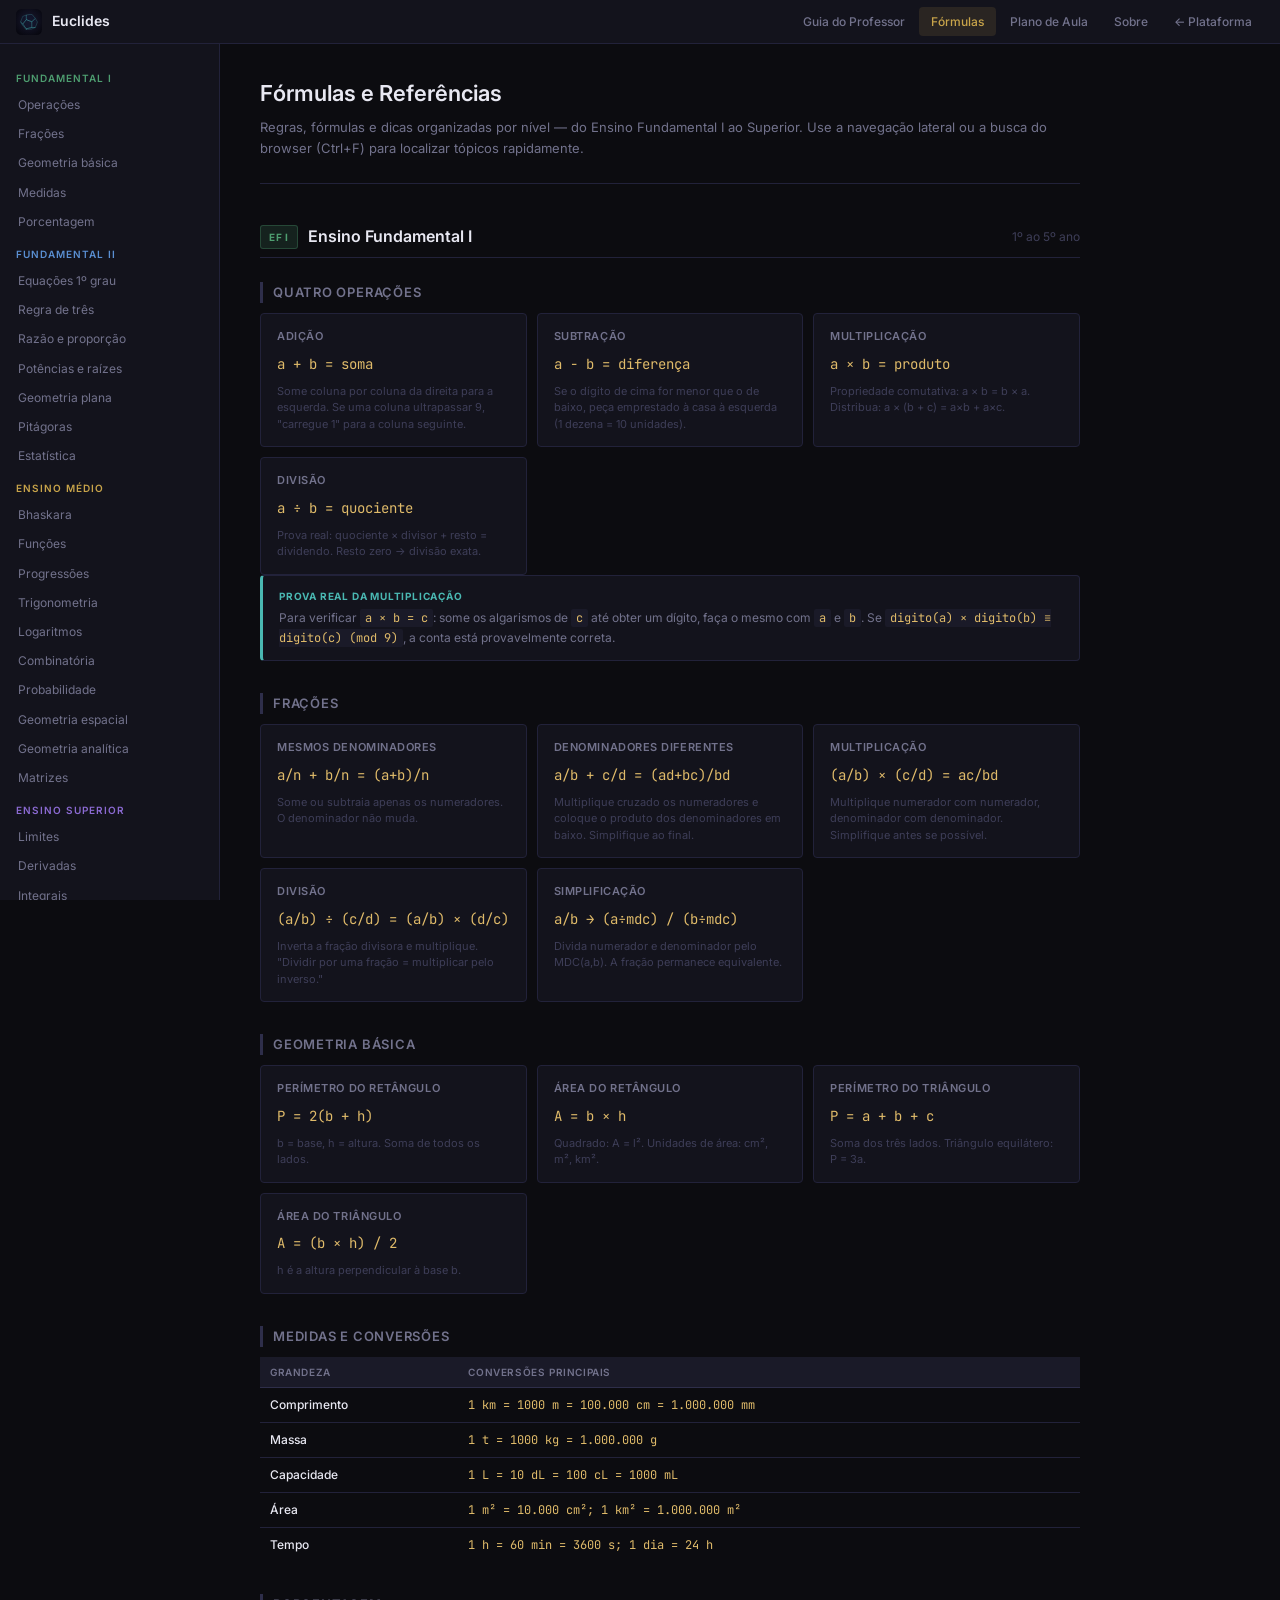
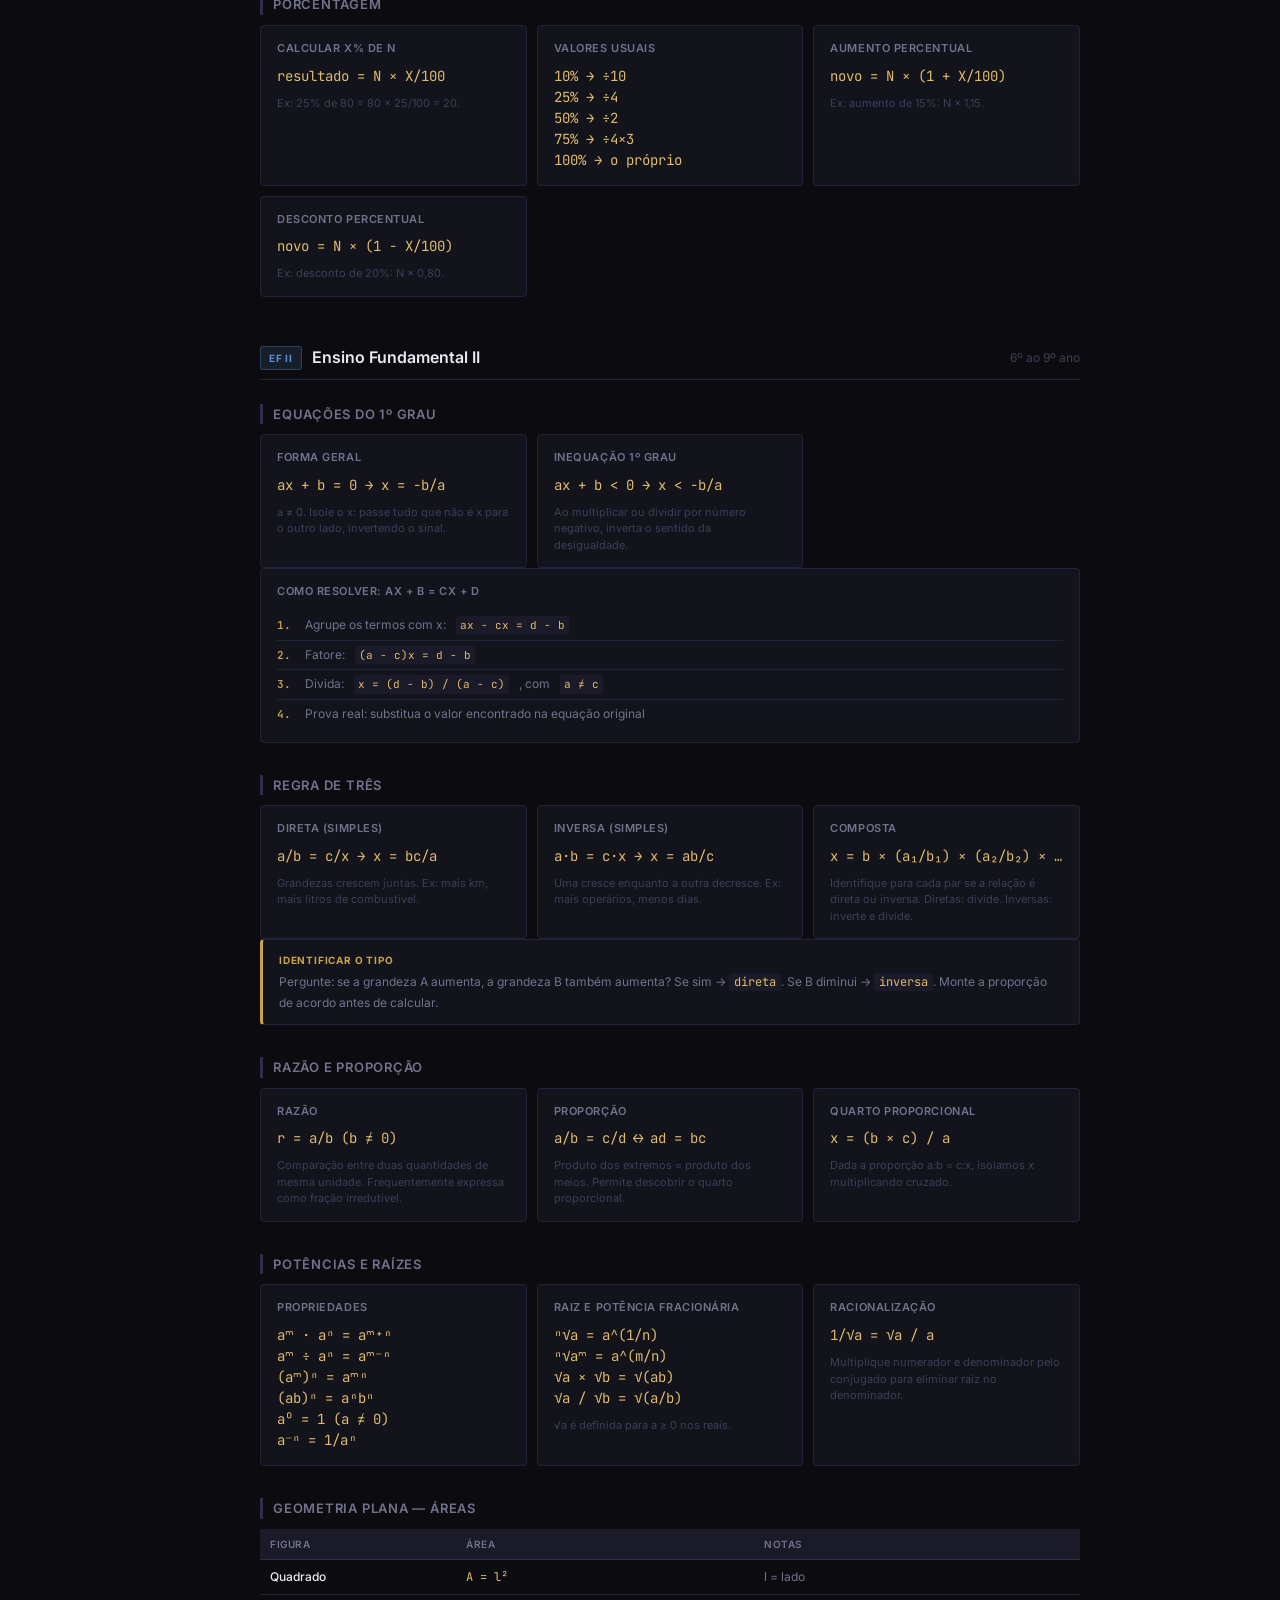
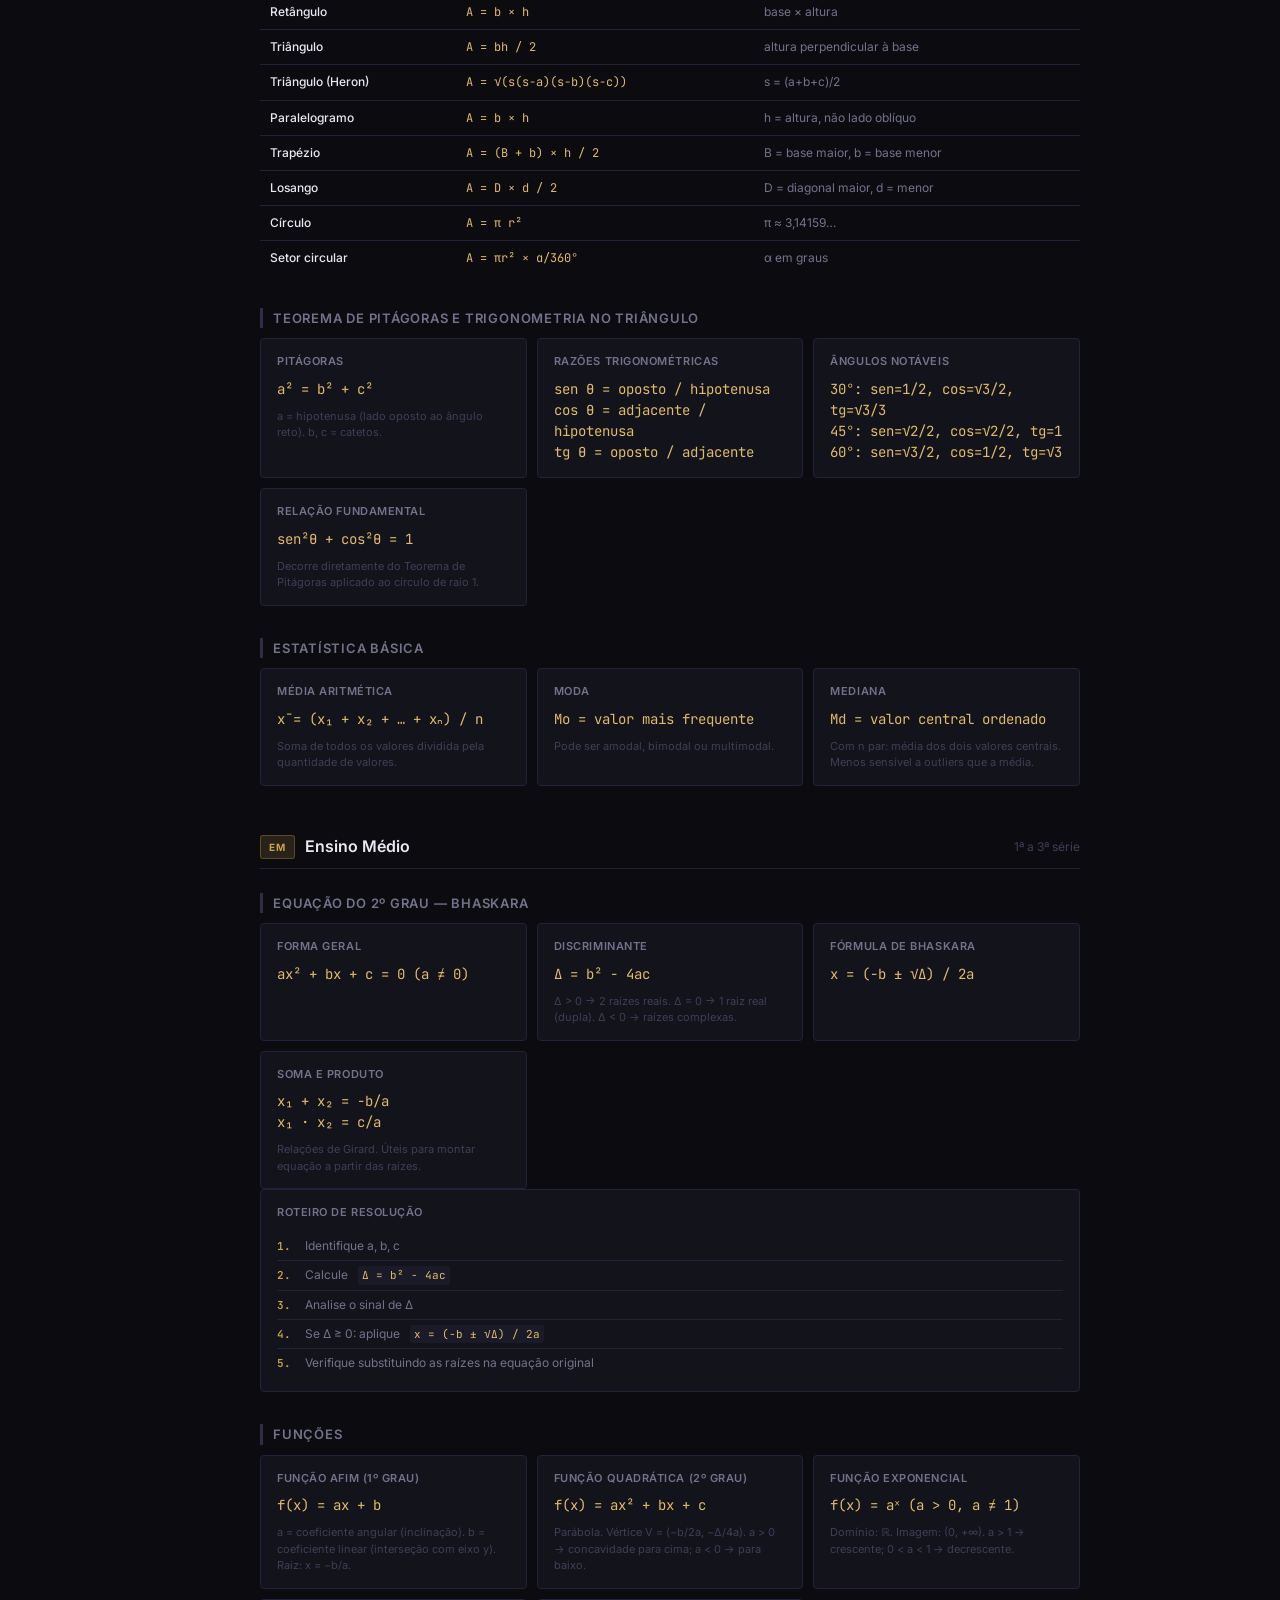
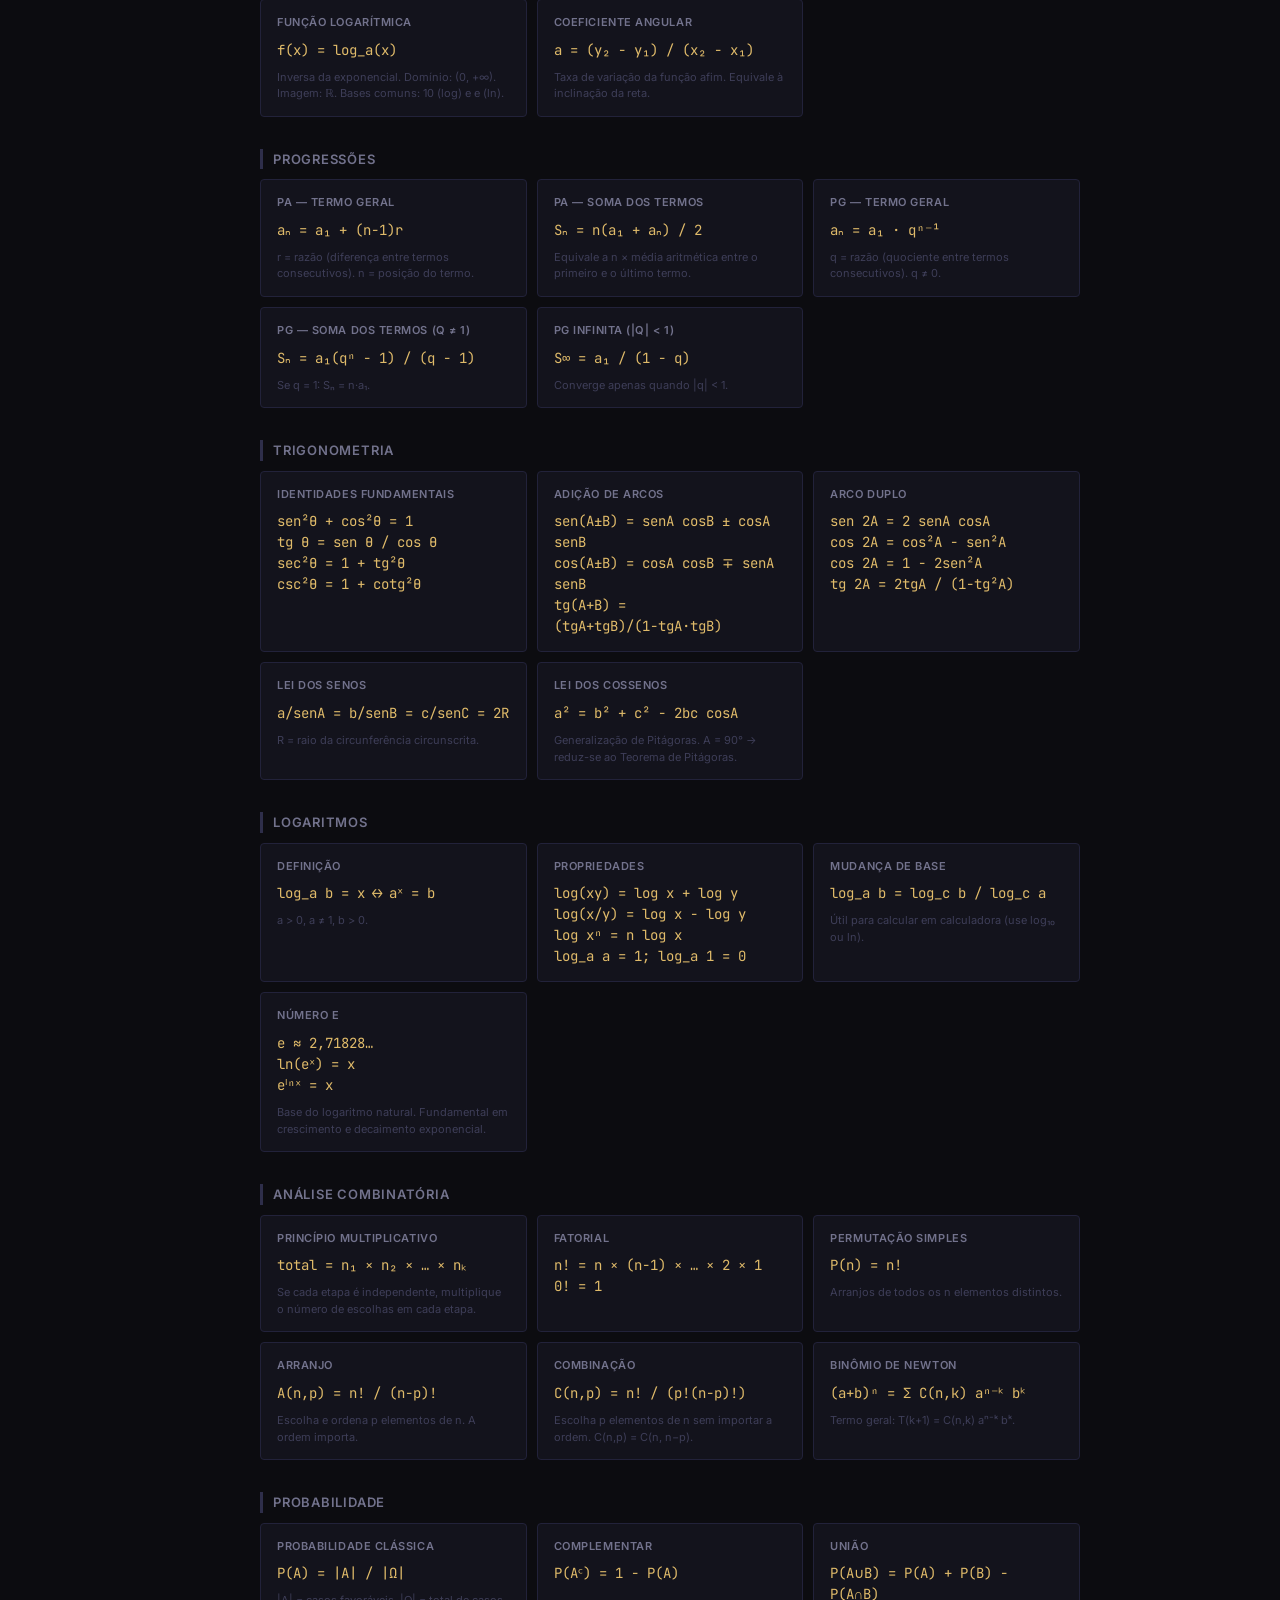
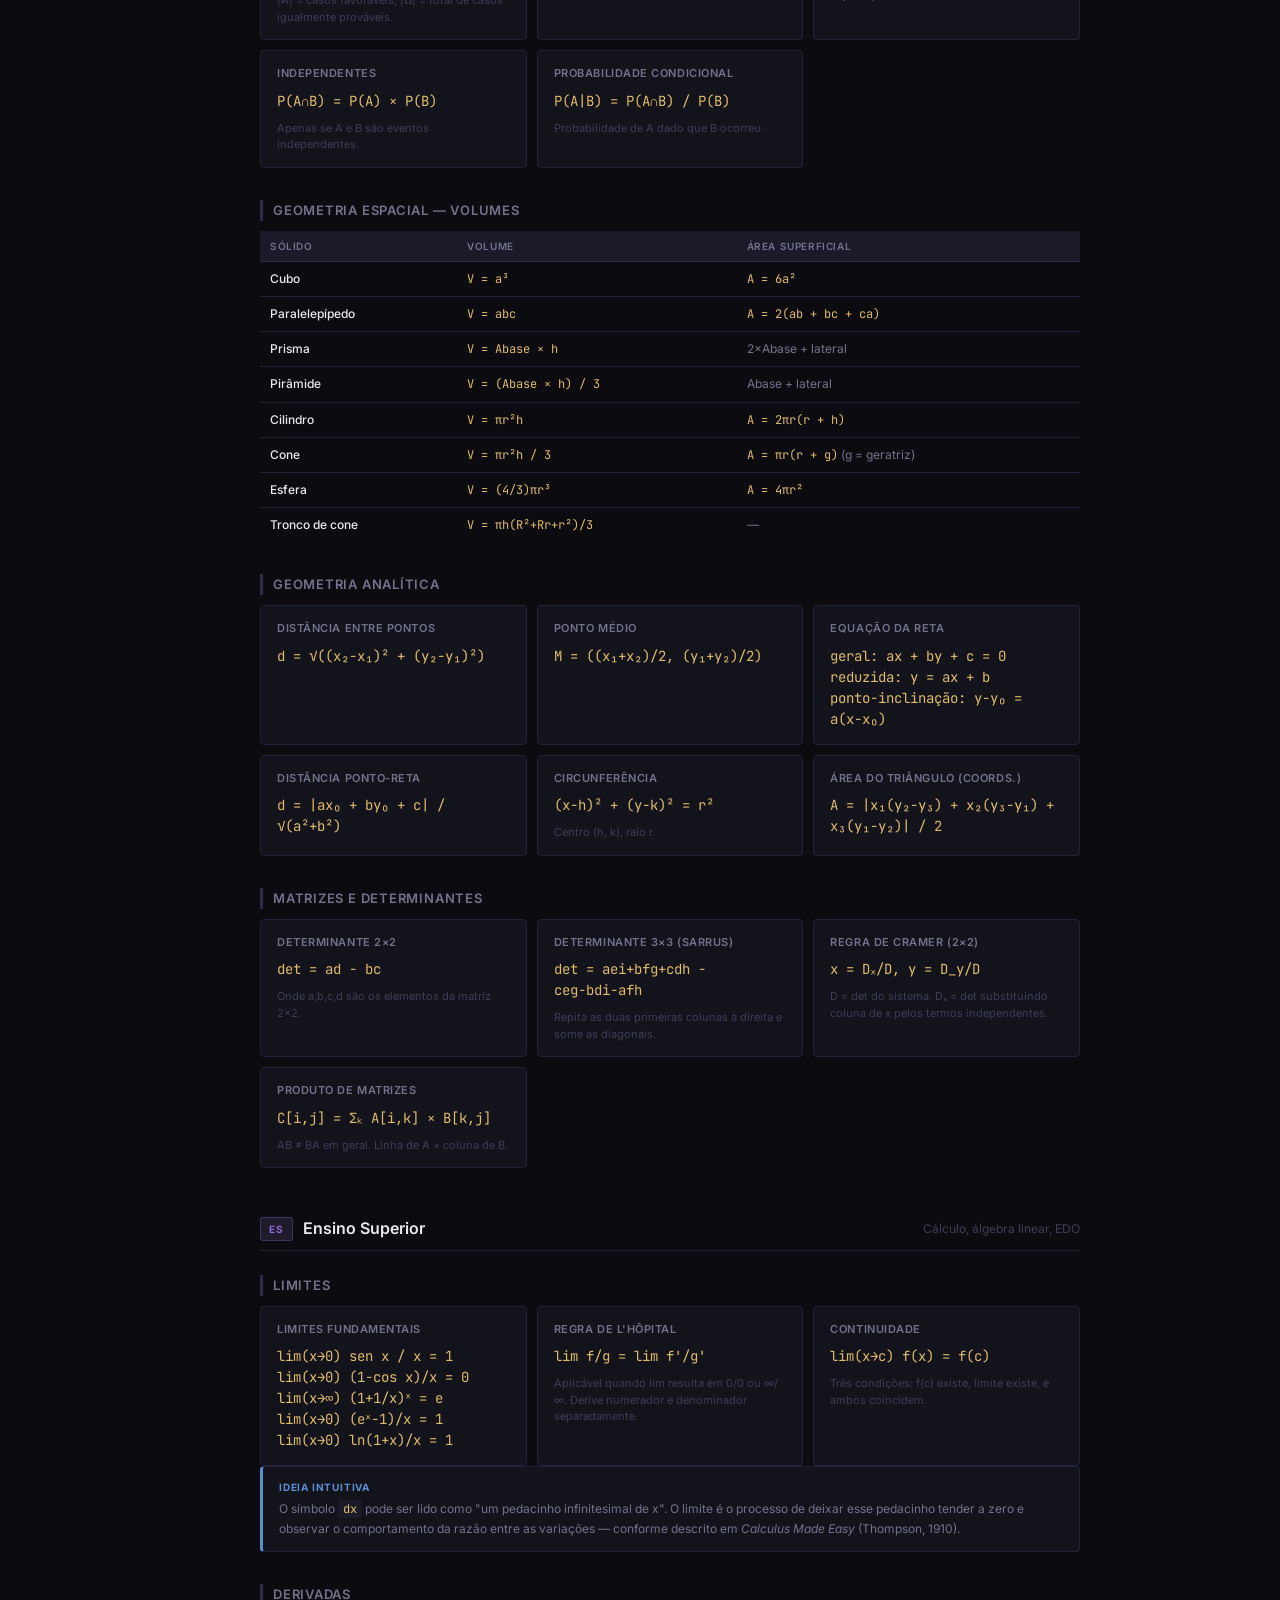
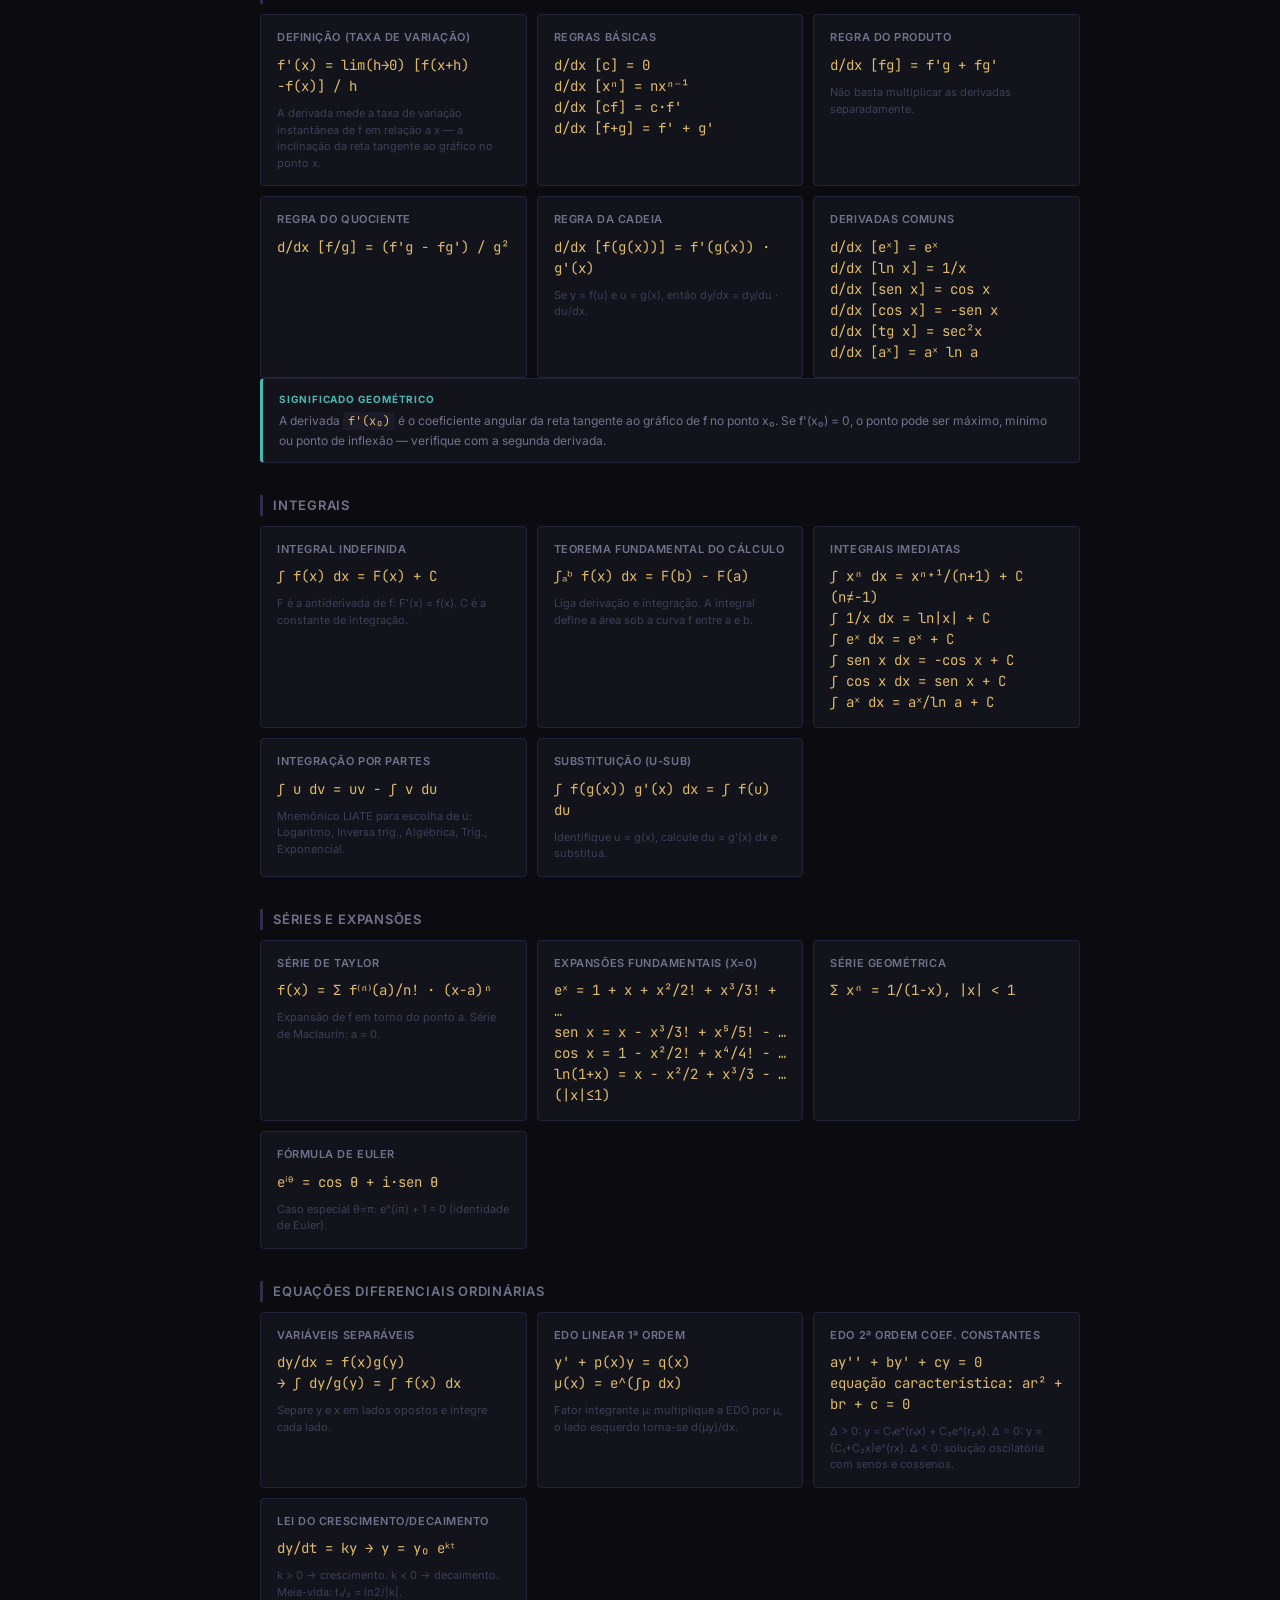
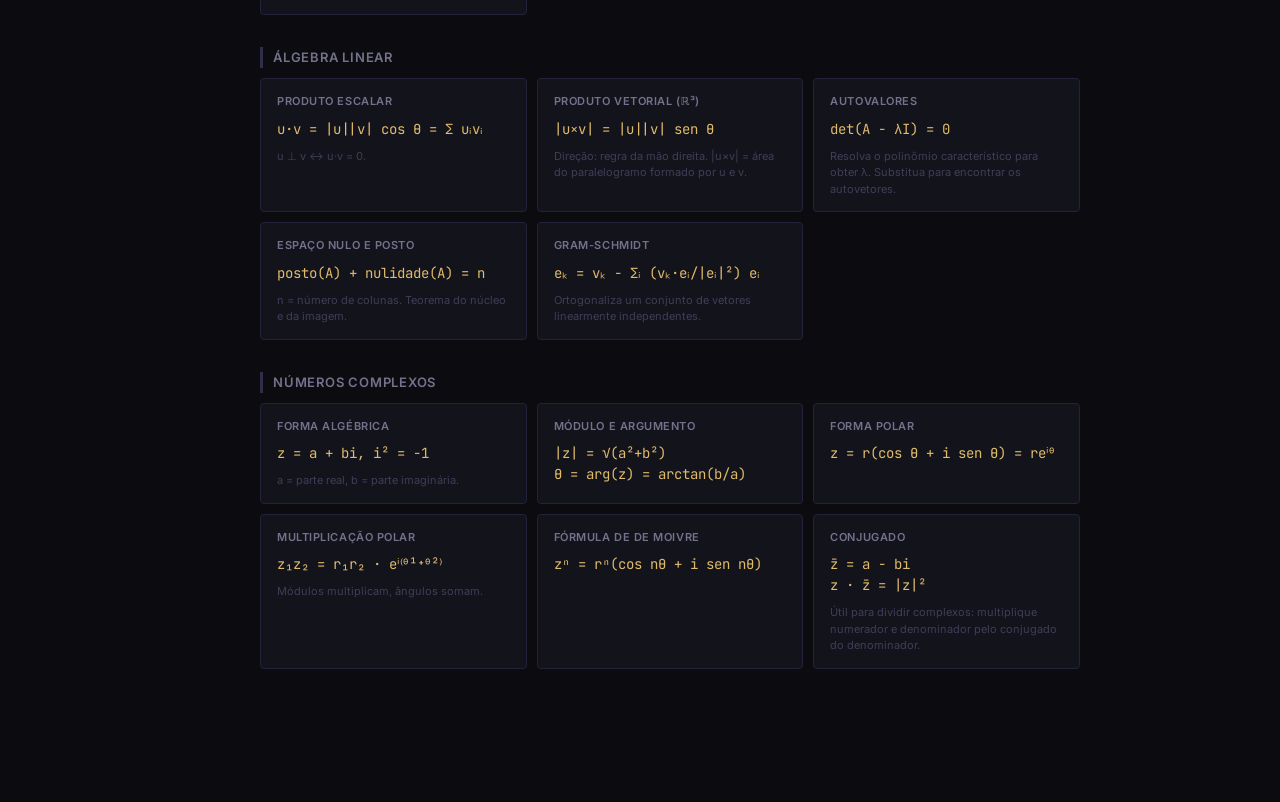
==== formulas.html @ f2fad710 "bugfixes, new documentation and new feature" ====
<!DOCTYPE html>
<html lang="pt-BR">
<head>
  <meta charset="UTF-8"/>
  <meta name="viewport" content="width=device-width, initial-scale=1.0"/>
  <title>Fórmulas e Referências — Euclides</title>
  <link rel="preconnect" href="https://fonts.googleapis.com"/>
  <link href="https://fonts.googleapis.com/css2?family=Inter:wght@400;500;600&family=JetBrains+Mono:wght@400;500&display=swap" rel="stylesheet"/>
  <link rel="icon" type="image/svg+xml" href="icon.svg"/>
  <style>
    *, *::before, *::after { box-sizing: border-box; margin: 0; padding: 0; }

    :root {
      --bg:         #0c0c10;
      --surface:    #13131c;
      --surface-2:  #1a1a28;
      --border:     #22223a;
      --border-2:   #2e2e4a;
      --text:       #e8e8f2;
      --text-muted: #72728c;
      --text-dim:   #3e3e58;
      --gold:       #c8a44a;
      --gold-light: #e0bb6a;
      --gold-dim:   rgba(200,164,74,.12);
      --teal:       #4ab8b2;
      --blue:       #5a8fd2;
      --green:      #4e9e70;
      --red:        #c45252;
      --violet:     #8b6ad2;
      --radius:     4px;
      --font-ui:    'Inter', system-ui, sans-serif;
      --font-mono:  'JetBrains Mono', 'Fira Code', monospace;

      /* Level accent colours */
      --ef1:   #4e9e70;
      --ef2:   #5a8fd2;
      --em:    #c8a44a;
      --es:    #8b6ad2;
    }

    body {
      background: var(--bg);
      color: var(--text);
      font-family: var(--font-ui);
      font-size: 14px;
      line-height: 1.6;
      display: flex;
      flex-direction: column;
      min-height: 100vh;
    }

    /* ── Topbar ─────────────────────────────────────────────────── */
    #topbar {
      height: 44px;
      background: var(--surface);
      border-bottom: 1px solid var(--border);
      display: flex;
      align-items: center;
      justify-content: space-between;
      padding: 0 16px;
      flex-shrink: 0;
      position: sticky;
      top: 0;
      z-index: 100;
    }
    #topbar-brand { display: flex; align-items: center; gap: 10px; text-decoration: none; }
    #topbar-brand img { width: 26px; height: 26px; }
    #topbar-brand span { font-size: 14px; font-weight: 600; color: var(--text); }
    #topbar-nav { display: flex; gap: 2px; }
    .topbar-tab {
      background: transparent; border: none; color: var(--text-muted);
      font-family: var(--font-ui); font-size: 12px; font-weight: 500;
      padding: 5px 12px; border-radius: var(--radius); cursor: pointer;
      text-decoration: none; display: inline-flex; align-items: center;
      transition: color .15s, background .15s;
    }
    .topbar-tab:hover { color: var(--text); background: var(--surface-2); }
    .topbar-tab.active { color: var(--gold); background: var(--gold-dim); }

    /* ── Layout ─────────────────────────────────────────────────── */
    .page-wrapper {
      display: flex;
      flex: 1;
      gap: 0;
    }

    /* ── Sidebar ─────────────────────────────────────────────────── */
    .sidebar {
      width: 220px;
      flex-shrink: 0;
      background: var(--surface);
      border-right: 1px solid var(--border);
      padding: 16px 0;
      position: sticky;
      top: 44px;
      height: calc(100vh - 44px);
      overflow-y: auto;
    }
    .sidebar::-webkit-scrollbar { width: 4px; }
    .sidebar::-webkit-scrollbar-thumb { background: var(--border-2); border-radius: 2px; }

    .sb-level {
      padding: 10px 16px 4px;
      font-size: 10px;
      font-weight: 600;
      letter-spacing: .1em;
      text-transform: uppercase;
    }
    .sb-level-ef1 { color: var(--ef1); }
    .sb-level-ef2 { color: var(--ef2); }
    .sb-level-em  { color: var(--em); }
    .sb-level-es  { color: var(--es); }

    .sb-link {
      display: block;
      padding: 5px 16px;
      font-size: 12px;
      color: var(--text-muted);
      text-decoration: none;
      border-left: 2px solid transparent;
      transition: color .12s, border-color .12s, background .12s;
    }
    .sb-link:hover { color: var(--text); background: rgba(255,255,255,.03); }
    .sb-link.active { color: var(--text); border-left-color: var(--gold); }

    /* ── Content ─────────────────────────────────────────────────── */
    .content {
      flex: 1;
      padding: 2rem 2.5rem 4rem;
      max-width: 900px;
    }

    .page-title {
      font-size: 22px;
      font-weight: 600;
      color: var(--text);
      margin-bottom: 6px;
    }
    .page-subtitle {
      font-size: 13px;
      color: var(--text-muted);
      margin-bottom: 2.5rem;
      padding-bottom: 1.5rem;
      border-bottom: 1px solid var(--border);
    }

    /* ── Level sections ─────────────────────────────────────────── */
    .level-section { margin-bottom: 3rem; }

    .level-header {
      display: flex;
      align-items: center;
      gap: 10px;
      margin-bottom: 1.5rem;
      padding-bottom: 8px;
      border-bottom: 1px solid var(--border);
      scroll-margin-top: 64px;
    }
    .level-badge {
      font-size: 10px;
      font-weight: 700;
      letter-spacing: .08em;
      text-transform: uppercase;
      padding: 3px 8px;
      border-radius: 3px;
    }
    .badge-ef1 { background: rgba(78,158,112,.15); color: var(--ef1); border: 1px solid rgba(78,158,112,.3); }
    .badge-ef2 { background: rgba(90,143,210,.15); color: var(--ef2); border: 1px solid rgba(90,143,210,.3); }
    .badge-em  { background: rgba(200,164,74,.15); color: var(--em);  border: 1px solid rgba(200,164,74,.3); }
    .badge-es  { background: rgba(139,106,210,.15); color: var(--es); border: 1px solid rgba(139,106,210,.3); }

    .level-title { font-size: 16px; font-weight: 600; color: var(--text); }
    .level-desc  { font-size: 12px; color: var(--text-dim); margin-left: auto; }

    /* ── Topic groups ────────────────────────────────────────────── */
    .topic-group { margin-bottom: 2rem; }
    .topic-title {
      font-size: 13px;
      font-weight: 600;
      color: var(--text-muted);
      text-transform: uppercase;
      letter-spacing: .06em;
      margin-bottom: 10px;
      padding-left: 10px;
      border-left: 3px solid var(--border-2);
      scroll-margin-top: 64px;
    }

    /* ── Formula cards ──────────────────────────────────────────── */
    .formula-grid {
      display: grid;
      grid-template-columns: repeat(auto-fill, minmax(260px, 1fr));
      gap: 10px;
    }
    .formula-card {
      background: var(--surface);
      border: 1px solid var(--border);
      border-radius: var(--radius);
      padding: 14px 16px;
      display: flex;
      flex-direction: column;
      gap: 8px;
    }
    .fc-name {
      font-size: 11px;
      font-weight: 600;
      color: var(--text-muted);
      text-transform: uppercase;
      letter-spacing: .05em;
    }
    .fc-formula {
      font-family: var(--font-mono);
      font-size: 14px;
      color: var(--gold-light);
      line-height: 1.5;
    }
    .fc-note {
      font-size: 11px;
      color: var(--text-dim);
      line-height: 1.5;
    }

    /* ── Tip blocks ─────────────────────────────────────────────── */
    .tip-block {
      background: var(--surface);
      border: 1px solid var(--border);
      border-left: 3px solid var(--teal);
      border-radius: var(--radius);
      padding: 12px 16px;
      margin-bottom: 10px;
    }
    .tip-block.warn  { border-left-color: var(--em); }
    .tip-block.info  { border-left-color: var(--blue); }
    .tip-block.alert { border-left-color: var(--red); }

    .tip-label {
      font-size: 10px;
      font-weight: 700;
      text-transform: uppercase;
      letter-spacing: .08em;
      color: var(--teal);
      margin-bottom: 4px;
    }
    .tip-block.warn  .tip-label { color: var(--em); }
    .tip-block.info  .tip-label { color: var(--blue); }
    .tip-block.alert .tip-label { color: var(--red); }

    .tip-text { font-size: 12px; color: var(--text-muted); line-height: 1.6; }
    .tip-text code {
      font-family: var(--font-mono);
      font-size: 12px;
      background: var(--surface-2);
      padding: 1px 5px;
      border-radius: 2px;
      color: var(--gold-light);
    }

    /* ── Steps list ─────────────────────────────────────────────── */
    .steps {
      background: var(--surface);
      border: 1px solid var(--border);
      border-radius: var(--radius);
      padding: 14px 16px;
      margin-bottom: 10px;
    }
    .steps-title {
      font-size: 11px;
      font-weight: 600;
      color: var(--text-muted);
      text-transform: uppercase;
      letter-spacing: .05em;
      margin-bottom: 10px;
    }
    .step-item {
      display: flex;
      gap: 10px;
      padding: 5px 0;
      font-size: 12px;
      color: var(--text-muted);
      line-height: 1.5;
      border-bottom: 1px solid var(--border);
    }
    .step-item:last-child { border-bottom: none; }
    .step-n {
      font-family: var(--font-mono);
      font-size: 11px;
      font-weight: 600;
      color: var(--gold);
      min-width: 18px;
      padding-top: 1px;
    }
    .step-item code {
      font-family: var(--font-mono);
      font-size: 11px;
      color: var(--gold-light);
      background: var(--surface-2);
      padding: 1px 4px;
      border-radius: 2px;
    }

    /* ── Table ──────────────────────────────────────────────────── */
    .ref-table {
      width: 100%;
      border-collapse: collapse;
      font-size: 12px;
      margin-bottom: 12px;
    }
    .ref-table th {
      background: var(--surface-2);
      color: var(--text-muted);
      font-size: 10px;
      font-weight: 600;
      text-transform: uppercase;
      letter-spacing: .06em;
      padding: 7px 10px;
      text-align: left;
      border-bottom: 1px solid var(--border-2);
    }
    .ref-table td {
      padding: 7px 10px;
      border-bottom: 1px solid var(--border);
      color: var(--text-muted);
      vertical-align: top;
    }
    .ref-table tr:last-child td { border-bottom: none; }
    .ref-table td:first-child { color: var(--text); font-weight: 500; }
    .ref-table td code {
      font-family: var(--font-mono);
      font-size: 12px;
      color: var(--gold-light);
    }

    /* ── Responsive ─────────────────────────────────────────────── */
    @media (max-width: 900px) {
      .sidebar { display: none; }
      .content { padding: 1.5rem 1rem 3rem; }
      .formula-grid { grid-template-columns: 1fr; }
    }
    @media (max-width: 640px) {
      .topbar-tab:not(.active) { display: none; }
    }
  </style>
</head>
<body>

  <header id="topbar">
    <a id="topbar-brand" href="index.html">
      <img src="icon.svg" alt="Euclides"/>
      <span>Euclides</span>
    </a>
    <nav id="topbar-nav">
      <a class="topbar-tab" href="guia-professor.html">Guia do Professor</a>
      <a class="topbar-tab active" href="formulas.html">Fórmulas</a>
      <a class="topbar-tab" href="plano-aula.html">Plano de Aula</a>
      <a class="topbar-tab" href="sobre.html">Sobre</a>
      <a class="topbar-tab" href="index.html">&#8592; Plataforma</a>
    </nav>
  </header>

  <div class="page-wrapper">

    <!-- ── Sidebar ─────────────────────────────────────────────── -->
    <nav class="sidebar">
      <div class="sb-level sb-level-ef1">Fundamental I</div>
      <a class="sb-link" href="#ef1-op">Operações</a>
      <a class="sb-link" href="#ef1-frac">Frações</a>
      <a class="sb-link" href="#ef1-geo">Geometria básica</a>
      <a class="sb-link" href="#ef1-medidas">Medidas</a>
      <a class="sb-link" href="#ef1-pct">Porcentagem</a>

      <div class="sb-level sb-level-ef2">Fundamental II</div>
      <a class="sb-link" href="#ef2-equacoes">Equações 1º grau</a>
      <a class="sb-link" href="#ef2-regra3">Regra de três</a>
      <a class="sb-link" href="#ef2-proporcao">Razão e proporção</a>
      <a class="sb-link" href="#ef2-potencias">Potências e raízes</a>
      <a class="sb-link" href="#ef2-geo">Geometria plana</a>
      <a class="sb-link" href="#ef2-pitagoras">Pitágoras</a>
      <a class="sb-link" href="#ef2-estat">Estatística</a>

      <div class="sb-level sb-level-em">Ensino Médio</div>
      <a class="sb-link" href="#em-bhaskara">Bhaskara</a>
      <a class="sb-link" href="#em-funcoes">Funções</a>
      <a class="sb-link" href="#em-progressoes">Progressões</a>
      <a class="sb-link" href="#em-trig">Trigonometria</a>
      <a class="sb-link" href="#em-log">Logaritmos</a>
      <a class="sb-link" href="#em-combinatoria">Combinatória</a>
      <a class="sb-link" href="#em-probabilidade">Probabilidade</a>
      <a class="sb-link" href="#em-geo-espacial">Geometria espacial</a>
      <a class="sb-link" href="#em-analitica">Geometria analítica</a>
      <a class="sb-link" href="#em-matrizes">Matrizes</a>

      <div class="sb-level sb-level-es">Ensino Superior</div>
      <a class="sb-link" href="#es-limites">Limites</a>
      <a class="sb-link" href="#es-derivadas">Derivadas</a>
      <a class="sb-link" href="#es-integrais">Integrais</a>
      <a class="sb-link" href="#es-series">Séries</a>
      <a class="sb-link" href="#es-edo">EDO</a>
      <a class="sb-link" href="#es-lin-alg">Álgebra linear</a>
      <a class="sb-link" href="#es-complexos">Números complexos</a>
    </nav>

    <!-- ── Content ─────────────────────────────────────────────── -->
    <div class="content">
      <div class="page-title">Fórmulas e Referências</div>
      <div class="page-subtitle">
        Regras, fórmulas e dicas organizadas por nível — do Ensino Fundamental I ao Superior.
        Use a navegação lateral ou a busca do browser (Ctrl+F) para localizar tópicos rapidamente.
      </div>

      <!-- ══════════════════════════════════════════════════════════
           FUNDAMENTAL I
      ══════════════════════════════════════════════════════════ -->
      <section class="level-section">
        <div class="level-header" id="ef1">
          <span class="level-badge badge-ef1">EF I</span>
          <span class="level-title">Ensino Fundamental I</span>
          <span class="level-desc">1º ao 5º ano</span>
        </div>

        <!-- Operações -->
        <div class="topic-group" id="ef1-op">
          <div class="topic-title">Quatro operações</div>
          <div class="formula-grid">
            <div class="formula-card">
              <div class="fc-name">Adição</div>
              <div class="fc-formula">a + b = soma</div>
              <div class="fc-note">Some coluna por coluna da direita para a esquerda. Se uma coluna ultrapassar 9, "carregue 1" para a coluna seguinte.</div>
            </div>
            <div class="formula-card">
              <div class="fc-name">Subtração</div>
              <div class="fc-formula">a − b = diferença</div>
              <div class="fc-note">Se o dígito de cima for menor que o de baixo, peça emprestado à casa à esquerda (1 dezena = 10 unidades).</div>
            </div>
            <div class="formula-card">
              <div class="fc-name">Multiplicação</div>
              <div class="fc-formula">a × b = produto</div>
              <div class="fc-note">Propriedade comutativa: a × b = b × a. Distribua: a × (b + c) = a×b + a×c.</div>
            </div>
            <div class="formula-card">
              <div class="fc-name">Divisão</div>
              <div class="fc-formula">a ÷ b = quociente</div>
              <div class="fc-note">Prova real: quociente × divisor + resto = dividendo. Resto zero → divisão exata.</div>
            </div>
          </div>

          <div class="tip-block">
            <div class="tip-label">Prova Real da Multiplicação</div>
            <div class="tip-text">Para verificar <code>a × b = c</code>: some os algarismos de <code>c</code> até obter um dígito, faça o mesmo com <code>a</code> e <code>b</code>. Se <code>digito(a) × digito(b) ≡ digito(c) (mod 9)</code>, a conta está provavelmente correta.</div>
          </div>
        </div>

        <!-- Frações -->
        <div class="topic-group" id="ef1-frac">
          <div class="topic-title">Frações</div>
          <div class="formula-grid">
            <div class="formula-card">
              <div class="fc-name">Mesmos denominadores</div>
              <div class="fc-formula">a/n + b/n = (a+b)/n</div>
              <div class="fc-note">Some ou subtraia apenas os numeradores. O denominador não muda.</div>
            </div>
            <div class="formula-card">
              <div class="fc-name">Denominadores diferentes</div>
              <div class="fc-formula">a/b + c/d = (ad+bc)/bd</div>
              <div class="fc-note">Multiplique cruzado os numeradores e coloque o produto dos denominadores em baixo. Simplifique ao final.</div>
            </div>
            <div class="formula-card">
              <div class="fc-name">Multiplicação</div>
              <div class="fc-formula">(a/b) × (c/d) = ac/bd</div>
              <div class="fc-note">Multiplique numerador com numerador, denominador com denominador. Simplifique antes se possível.</div>
            </div>
            <div class="formula-card">
              <div class="fc-name">Divisão</div>
              <div class="fc-formula">(a/b) ÷ (c/d) = (a/b) × (d/c)</div>
              <div class="fc-note">Inverta a fração divisora e multiplique. "Dividir por uma fração = multiplicar pelo inverso."</div>
            </div>
            <div class="formula-card">
              <div class="fc-name">Simplificação</div>
              <div class="fc-formula">a/b → (a÷mdc) / (b÷mdc)</div>
              <div class="fc-note">Divida numerador e denominador pelo MDC(a,b). A fração permanece equivalente.</div>
            </div>
          </div>
        </div>

        <!-- Geometria básica -->
        <div class="topic-group" id="ef1-geo">
          <div class="topic-title">Geometria básica</div>
          <div class="formula-grid">
            <div class="formula-card">
              <div class="fc-name">Perímetro do retângulo</div>
              <div class="fc-formula">P = 2(b + h)</div>
              <div class="fc-note">b = base, h = altura. Soma de todos os lados.</div>
            </div>
            <div class="formula-card">
              <div class="fc-name">Área do retângulo</div>
              <div class="fc-formula">A = b × h</div>
              <div class="fc-note">Quadrado: A = l². Unidades de área: cm², m², km².</div>
            </div>
            <div class="formula-card">
              <div class="fc-name">Perímetro do triângulo</div>
              <div class="fc-formula">P = a + b + c</div>
              <div class="fc-note">Soma dos três lados. Triângulo equilátero: P = 3a.</div>
            </div>
            <div class="formula-card">
              <div class="fc-name">Área do triângulo</div>
              <div class="fc-formula">A = (b × h) / 2</div>
              <div class="fc-note">h é a altura perpendicular à base b.</div>
            </div>
          </div>
        </div>

        <!-- Medidas -->
        <div class="topic-group" id="ef1-medidas">
          <div class="topic-title">Medidas e conversões</div>
          <table class="ref-table">
            <thead><tr><th>Grandeza</th><th>Conversões principais</th></tr></thead>
            <tbody>
              <tr><td>Comprimento</td><td><code>1 km = 1000 m = 100.000 cm = 1.000.000 mm</code></td></tr>
              <tr><td>Massa</td><td><code>1 t = 1000 kg = 1.000.000 g</code></td></tr>
              <tr><td>Capacidade</td><td><code>1 L = 10 dL = 100 cL = 1000 mL</code></td></tr>
              <tr><td>Área</td><td><code>1 m² = 10.000 cm²;  1 km² = 1.000.000 m²</code></td></tr>
              <tr><td>Tempo</td><td><code>1 h = 60 min = 3600 s;  1 dia = 24 h</code></td></tr>
            </tbody>
          </table>
        </div>

        <!-- Porcentagem -->
        <div class="topic-group" id="ef1-pct">
          <div class="topic-title">Porcentagem</div>
          <div class="formula-grid">
            <div class="formula-card">
              <div class="fc-name">Calcular X% de N</div>
              <div class="fc-formula">resultado = N × X/100</div>
              <div class="fc-note">Ex: 25% de 80 = 80 × 25/100 = 20.</div>
            </div>
            <div class="formula-card">
              <div class="fc-name">Valores usuais</div>
              <div class="fc-formula">
                10% → ÷10<br>
                25% → ÷4<br>
                50% → ÷2<br>
                75% → ÷4×3<br>
                100% → o próprio
              </div>
            </div>
            <div class="formula-card">
              <div class="fc-name">Aumento percentual</div>
              <div class="fc-formula">novo = N × (1 + X/100)</div>
              <div class="fc-note">Ex: aumento de 15%: N × 1,15.</div>
            </div>
            <div class="formula-card">
              <div class="fc-name">Desconto percentual</div>
              <div class="fc-formula">novo = N × (1 − X/100)</div>
              <div class="fc-note">Ex: desconto de 20%: N × 0,80.</div>
            </div>
          </div>
        </div>
      </section>

      <!-- ══════════════════════════════════════════════════════════
           FUNDAMENTAL II
      ══════════════════════════════════════════════════════════ -->
      <section class="level-section">
        <div class="level-header" id="ef2">
          <span class="level-badge badge-ef2">EF II</span>
          <span class="level-title">Ensino Fundamental II</span>
          <span class="level-desc">6º ao 9º ano</span>
        </div>

        <!-- Equações 1º grau -->
        <div class="topic-group" id="ef2-equacoes">
          <div class="topic-title">Equações do 1º grau</div>
          <div class="formula-grid">
            <div class="formula-card">
              <div class="fc-name">Forma geral</div>
              <div class="fc-formula">ax + b = 0  →  x = −b/a</div>
              <div class="fc-note">a ≠ 0. Isole o x: passe tudo que não é x para o outro lado, invertendo o sinal.</div>
            </div>
            <div class="formula-card">
              <div class="fc-name">Inequação 1º grau</div>
              <div class="fc-formula">ax + b &lt; 0  →  x &lt; −b/a</div>
              <div class="fc-note">Ao multiplicar ou dividir por número negativo, inverta o sentido da desigualdade.</div>
            </div>
          </div>
          <div class="steps">
            <div class="steps-title">Como resolver: ax + b = cx + d</div>
            <div class="step-item"><span class="step-n">1.</span> Agrupe os termos com x: <code>ax − cx = d − b</code></div>
            <div class="step-item"><span class="step-n">2.</span> Fatore: <code>(a − c)x = d − b</code></div>
            <div class="step-item"><span class="step-n">3.</span> Divida: <code>x = (d − b) / (a − c)</code>, com <code>a ≠ c</code></div>
            <div class="step-item"><span class="step-n">4.</span> Prova real: substitua o valor encontrado na equação original</div>
          </div>
        </div>

        <!-- Regra de três -->
        <div class="topic-group" id="ef2-regra3">
          <div class="topic-title">Regra de três</div>
          <div class="formula-grid">
            <div class="formula-card">
              <div class="fc-name">Direta (simples)</div>
              <div class="fc-formula">a/b = c/x  →  x = bc/a</div>
              <div class="fc-note">Grandezas crescem juntas. Ex: mais km, mais litros de combustível.</div>
            </div>
            <div class="formula-card">
              <div class="fc-name">Inversa (simples)</div>
              <div class="fc-formula">a·b = c·x  →  x = ab/c</div>
              <div class="fc-note">Uma cresce enquanto a outra decresce. Ex: mais operários, menos dias.</div>
            </div>
            <div class="formula-card">
              <div class="fc-name">Composta</div>
              <div class="fc-formula">x = b × (a₁/b₁) × (a₂/b₂) × …</div>
              <div class="fc-note">Identifique para cada par se a relação é direta ou inversa. Diretas: divide. Inversas: inverte e divide.</div>
            </div>
          </div>
          <div class="tip-block warn">
            <div class="tip-label">Identificar o tipo</div>
            <div class="tip-text">Pergunte: se a grandeza A aumenta, a grandeza B também aumenta? Se sim → <code>direta</code>. Se B diminui → <code>inversa</code>. Monte a proporção de acordo antes de calcular.</div>
          </div>
        </div>

        <!-- Razão e proporção -->
        <div class="topic-group" id="ef2-proporcao">
          <div class="topic-title">Razão e proporção</div>
          <div class="formula-grid">
            <div class="formula-card">
              <div class="fc-name">Razão</div>
              <div class="fc-formula">r = a/b  (b ≠ 0)</div>
              <div class="fc-note">Comparação entre duas quantidades de mesma unidade. Frequentemente expressa como fração irredutível.</div>
            </div>
            <div class="formula-card">
              <div class="fc-name">Proporção</div>
              <div class="fc-formula">a/b = c/d  ↔  ad = bc</div>
              <div class="fc-note">Produto dos extremos = produto dos meios. Permite descobrir o quarto proporcional.</div>
            </div>
            <div class="formula-card">
              <div class="fc-name">Quarto proporcional</div>
              <div class="fc-formula">x = (b × c) / a</div>
              <div class="fc-note">Dada a proporção a:b = c:x, isolamos x multiplicando cruzado.</div>
            </div>
          </div>
        </div>

        <!-- Potências e raízes -->
        <div class="topic-group" id="ef2-potencias">
          <div class="topic-title">Potências e raízes</div>
          <div class="formula-grid">
            <div class="formula-card">
              <div class="fc-name">Propriedades</div>
              <div class="fc-formula">
                aᵐ · aⁿ = aᵐ⁺ⁿ<br>
                aᵐ ÷ aⁿ = aᵐ⁻ⁿ<br>
                (aᵐ)ⁿ = aᵐⁿ<br>
                (ab)ⁿ = aⁿbⁿ<br>
                a⁰ = 1  (a ≠ 0)<br>
                a⁻ⁿ = 1/aⁿ
              </div>
            </div>
            <div class="formula-card">
              <div class="fc-name">Raiz e potência fracionária</div>
              <div class="fc-formula">
                ⁿ√a = a^(1/n)<br>
                ⁿ√aᵐ = a^(m/n)<br>
                √a × √b = √(ab)<br>
                √a / √b = √(a/b)
              </div>
              <div class="fc-note">√a é definida para a ≥ 0 nos reais.</div>
            </div>
            <div class="formula-card">
              <div class="fc-name">Racionalização</div>
              <div class="fc-formula">1/√a = √a / a</div>
              <div class="fc-note">Multiplique numerador e denominador pelo conjugado para eliminar raiz no denominador.</div>
            </div>
          </div>
        </div>

        <!-- Geometria plana -->
        <div class="topic-group" id="ef2-geo">
          <div class="topic-title">Geometria plana — áreas</div>
          <table class="ref-table">
            <thead><tr><th>Figura</th><th>Área</th><th>Notas</th></tr></thead>
            <tbody>
              <tr><td>Quadrado</td><td><code>A = l²</code></td><td>l = lado</td></tr>
              <tr><td>Retângulo</td><td><code>A = b × h</code></td><td>base × altura</td></tr>
              <tr><td>Triângulo</td><td><code>A = bh / 2</code></td><td>altura perpendicular à base</td></tr>
              <tr><td>Triângulo (Heron)</td><td><code>A = √(s(s−a)(s−b)(s−c))</code></td><td>s = (a+b+c)/2</td></tr>
              <tr><td>Paralelogramo</td><td><code>A = b × h</code></td><td>h = altura, não lado oblíquo</td></tr>
              <tr><td>Trapézio</td><td><code>A = (B + b) × h / 2</code></td><td>B = base maior, b = base menor</td></tr>
              <tr><td>Losango</td><td><code>A = D × d / 2</code></td><td>D = diagonal maior, d = menor</td></tr>
              <tr><td>Círculo</td><td><code>A = π r²</code></td><td>π ≈ 3,14159…</td></tr>
              <tr><td>Setor circular</td><td><code>A = πr² × α/360°</code></td><td>α em graus</td></tr>
            </tbody>
          </table>
        </div>

        <!-- Pitágoras -->
        <div class="topic-group" id="ef2-pitagoras">
          <div class="topic-title">Teorema de Pitágoras e trigonometria no triângulo</div>
          <div class="formula-grid">
            <div class="formula-card">
              <div class="fc-name">Pitágoras</div>
              <div class="fc-formula">a² = b² + c²</div>
              <div class="fc-note">a = hipotenusa (lado oposto ao ângulo reto). b, c = catetos.</div>
            </div>
            <div class="formula-card">
              <div class="fc-name">Razões trigonométricas</div>
              <div class="fc-formula">
                sen θ = oposto / hipotenusa<br>
                cos θ = adjacente / hipotenusa<br>
                tg θ = oposto / adjacente
              </div>
            </div>
            <div class="formula-card">
              <div class="fc-name">Ângulos notáveis</div>
              <div class="fc-formula">
                30°: sen=1/2, cos=√3/2, tg=√3/3<br>
                45°: sen=√2/2, cos=√2/2, tg=1<br>
                60°: sen=√3/2, cos=1/2, tg=√3
              </div>
            </div>
            <div class="formula-card">
              <div class="fc-name">Relação fundamental</div>
              <div class="fc-formula">sen²θ + cos²θ = 1</div>
              <div class="fc-note">Decorre diretamente do Teorema de Pitágoras aplicado ao círculo de raio 1.</div>
            </div>
          </div>
        </div>

        <!-- Estatística básica -->
        <div class="topic-group" id="ef2-estat">
          <div class="topic-title">Estatística básica</div>
          <div class="formula-grid">
            <div class="formula-card">
              <div class="fc-name">Média aritmética</div>
              <div class="fc-formula">x̄ = (x₁ + x₂ + … + xₙ) / n</div>
              <div class="fc-note">Soma de todos os valores dividida pela quantidade de valores.</div>
            </div>
            <div class="formula-card">
              <div class="fc-name">Moda</div>
              <div class="fc-formula">Mo = valor mais frequente</div>
              <div class="fc-note">Pode ser amodal, bimodal ou multimodal.</div>
            </div>
            <div class="formula-card">
              <div class="fc-name">Mediana</div>
              <div class="fc-formula">Md = valor central ordenado</div>
              <div class="fc-note">Com n par: média dos dois valores centrais. Menos sensível a outliers que a média.</div>
            </div>
          </div>
        </div>
      </section>

      <!-- ══════════════════════════════════════════════════════════
           ENSINO MÉDIO
      ══════════════════════════════════════════════════════════ -->
      <section class="level-section">
        <div class="level-header" id="em">
          <span class="level-badge badge-em">EM</span>
          <span class="level-title">Ensino Médio</span>
          <span class="level-desc">1ª a 3ª série</span>
        </div>

        <!-- Bhaskara -->
        <div class="topic-group" id="em-bhaskara">
          <div class="topic-title">Equação do 2º grau — Bhaskara</div>
          <div class="formula-grid">
            <div class="formula-card">
              <div class="fc-name">Forma geral</div>
              <div class="fc-formula">ax² + bx + c = 0  (a ≠ 0)</div>
            </div>
            <div class="formula-card">
              <div class="fc-name">Discriminante</div>
              <div class="fc-formula">Δ = b² − 4ac</div>
              <div class="fc-note">Δ &gt; 0 → 2 raízes reais. Δ = 0 → 1 raiz real (dupla). Δ &lt; 0 → raízes complexas.</div>
            </div>
            <div class="formula-card">
              <div class="fc-name">Fórmula de Bhaskara</div>
              <div class="fc-formula">x = (−b ± √Δ) / 2a</div>
            </div>
            <div class="formula-card">
              <div class="fc-name">Soma e produto</div>
              <div class="fc-formula">x₁ + x₂ = −b/a<br>x₁ · x₂ = c/a</div>
              <div class="fc-note">Relações de Girard. Úteis para montar equação a partir das raízes.</div>
            </div>
          </div>
          <div class="steps">
            <div class="steps-title">Roteiro de resolução</div>
            <div class="step-item"><span class="step-n">1.</span> Identifique a, b, c</div>
            <div class="step-item"><span class="step-n">2.</span> Calcule <code>Δ = b² − 4ac</code></div>
            <div class="step-item"><span class="step-n">3.</span> Analise o sinal de Δ</div>
            <div class="step-item"><span class="step-n">4.</span> Se Δ ≥ 0: aplique <code>x = (−b ± √Δ) / 2a</code></div>
            <div class="step-item"><span class="step-n">5.</span> Verifique substituindo as raízes na equação original</div>
          </div>
        </div>

        <!-- Funções -->
        <div class="topic-group" id="em-funcoes">
          <div class="topic-title">Funções</div>
          <div class="formula-grid">
            <div class="formula-card">
              <div class="fc-name">Função afim (1º grau)</div>
              <div class="fc-formula">f(x) = ax + b</div>
              <div class="fc-note">a = coeficiente angular (inclinação). b = coeficiente linear (interseção com eixo y). Raiz: x = −b/a.</div>
            </div>
            <div class="formula-card">
              <div class="fc-name">Função quadrática (2º grau)</div>
              <div class="fc-formula">f(x) = ax² + bx + c</div>
              <div class="fc-note">Parábola. Vértice V = (−b/2a, −Δ/4a). a &gt; 0 → concavidade para cima; a &lt; 0 → para baixo.</div>
            </div>
            <div class="formula-card">
              <div class="fc-name">Função exponencial</div>
              <div class="fc-formula">f(x) = aˣ  (a &gt; 0, a ≠ 1)</div>
              <div class="fc-note">Domínio: ℝ. Imagem: (0, +∞). a &gt; 1 → crescente; 0 &lt; a &lt; 1 → decrescente.</div>
            </div>
            <div class="formula-card">
              <div class="fc-name">Função logarítmica</div>
              <div class="fc-formula">f(x) = log_a(x)</div>
              <div class="fc-note">Inversa da exponencial. Domínio: (0, +∞). Imagem: ℝ. Bases comuns: 10 (log) e e (ln).</div>
            </div>
            <div class="formula-card">
              <div class="fc-name">Coeficiente angular</div>
              <div class="fc-formula">a = (y₂ − y₁) / (x₂ − x₁)</div>
              <div class="fc-note">Taxa de variação da função afim. Equivale à inclinação da reta.</div>
            </div>
          </div>
        </div>

        <!-- Progressões -->
        <div class="topic-group" id="em-progressoes">
          <div class="topic-title">Progressões</div>
          <div class="formula-grid">
            <div class="formula-card">
              <div class="fc-name">PA — termo geral</div>
              <div class="fc-formula">aₙ = a₁ + (n−1)r</div>
              <div class="fc-note">r = razão (diferença entre termos consecutivos). n = posição do termo.</div>
            </div>
            <div class="formula-card">
              <div class="fc-name">PA — soma dos termos</div>
              <div class="fc-formula">Sₙ = n(a₁ + aₙ) / 2</div>
              <div class="fc-note">Equivale a n × média aritmética entre o primeiro e o último termo.</div>
            </div>
            <div class="formula-card">
              <div class="fc-name">PG — termo geral</div>
              <div class="fc-formula">aₙ = a₁ · qⁿ⁻¹</div>
              <div class="fc-note">q = razão (quociente entre termos consecutivos). q ≠ 0.</div>
            </div>
            <div class="formula-card">
              <div class="fc-name">PG — soma dos termos (q ≠ 1)</div>
              <div class="fc-formula">Sₙ = a₁(qⁿ − 1) / (q − 1)</div>
              <div class="fc-note">Se q = 1: Sₙ = n·a₁.</div>
            </div>
            <div class="formula-card">
              <div class="fc-name">PG infinita (|q| &lt; 1)</div>
              <div class="fc-formula">S∞ = a₁ / (1 − q)</div>
              <div class="fc-note">Converge apenas quando |q| &lt; 1.</div>
            </div>
          </div>
        </div>

        <!-- Trigonometria -->
        <div class="topic-group" id="em-trig">
          <div class="topic-title">Trigonometria</div>
          <div class="formula-grid">
            <div class="formula-card">
              <div class="fc-name">Identidades fundamentais</div>
              <div class="fc-formula">
                sen²θ + cos²θ = 1<br>
                tg θ = sen θ / cos θ<br>
                sec²θ = 1 + tg²θ<br>
                csc²θ = 1 + cotg²θ
              </div>
            </div>
            <div class="formula-card">
              <div class="fc-name">Adição de arcos</div>
              <div class="fc-formula">
                sen(A±B) = senA cosB ± cosA senB<br>
                cos(A±B) = cosA cosB ∓ senA senB<br>
                tg(A+B) = (tgA+tgB)/(1−tgA·tgB)
              </div>
            </div>
            <div class="formula-card">
              <div class="fc-name">Arco duplo</div>
              <div class="fc-formula">
                sen 2A = 2 senA cosA<br>
                cos 2A = cos²A − sen²A<br>
                cos 2A = 1 − 2sen²A<br>
                tg 2A = 2tgA / (1−tg²A)
              </div>
            </div>
            <div class="formula-card">
              <div class="fc-name">Lei dos senos</div>
              <div class="fc-formula">a/senA = b/senB = c/senC = 2R</div>
              <div class="fc-note">R = raio da circunferência circunscrita.</div>
            </div>
            <div class="formula-card">
              <div class="fc-name">Lei dos cossenos</div>
              <div class="fc-formula">a² = b² + c² − 2bc cosA</div>
              <div class="fc-note">Generalização de Pitágoras. A = 90° → reduz-se ao Teorema de Pitágoras.</div>
            </div>
          </div>
        </div>

        <!-- Logaritmos -->
        <div class="topic-group" id="em-log">
          <div class="topic-title">Logaritmos</div>
          <div class="formula-grid">
            <div class="formula-card">
              <div class="fc-name">Definição</div>
              <div class="fc-formula">log_a b = x  ↔  aˣ = b</div>
              <div class="fc-note">a &gt; 0, a ≠ 1, b &gt; 0.</div>
            </div>
            <div class="formula-card">
              <div class="fc-name">Propriedades</div>
              <div class="fc-formula">
                log(xy) = log x + log y<br>
                log(x/y) = log x − log y<br>
                log xⁿ = n log x<br>
                log_a a = 1;  log_a 1 = 0
              </div>
            </div>
            <div class="formula-card">
              <div class="fc-name">Mudança de base</div>
              <div class="fc-formula">log_a b = log_c b / log_c a</div>
              <div class="fc-note">Útil para calcular em calculadora (use log₁₀ ou ln).</div>
            </div>
            <div class="formula-card">
              <div class="fc-name">Número e</div>
              <div class="fc-formula">e ≈ 2,71828…<br>ln(eˣ) = x<br>eˡⁿˣ = x</div>
              <div class="fc-note">Base do logaritmo natural. Fundamental em crescimento e decaimento exponencial.</div>
            </div>
          </div>
        </div>

        <!-- Combinatória -->
        <div class="topic-group" id="em-combinatoria">
          <div class="topic-title">Análise combinatória</div>
          <div class="formula-grid">
            <div class="formula-card">
              <div class="fc-name">Princípio multiplicativo</div>
              <div class="fc-formula">total = n₁ × n₂ × … × nₖ</div>
              <div class="fc-note">Se cada etapa é independente, multiplique o número de escolhas em cada etapa.</div>
            </div>
            <div class="formula-card">
              <div class="fc-name">Fatorial</div>
              <div class="fc-formula">n! = n × (n−1) × … × 2 × 1<br>0! = 1</div>
            </div>
            <div class="formula-card">
              <div class="fc-name">Permutação simples</div>
              <div class="fc-formula">P(n) = n!</div>
              <div class="fc-note">Arranjos de todos os n elementos distintos.</div>
            </div>
            <div class="formula-card">
              <div class="fc-name">Arranjo</div>
              <div class="fc-formula">A(n,p) = n! / (n−p)!</div>
              <div class="fc-note">Escolha e ordena p elementos de n. A ordem importa.</div>
            </div>
            <div class="formula-card">
              <div class="fc-name">Combinação</div>
              <div class="fc-formula">C(n,p) = n! / (p!(n−p)!)</div>
              <div class="fc-note">Escolha p elementos de n sem importar a ordem. C(n,p) = C(n, n−p).</div>
            </div>
            <div class="formula-card">
              <div class="fc-name">Binômio de Newton</div>
              <div class="fc-formula">(a+b)ⁿ = Σ C(n,k) aⁿ⁻ᵏ bᵏ</div>
              <div class="fc-note">Termo geral: T(k+1) = C(n,k) aⁿ⁻ᵏ bᵏ.</div>
            </div>
          </div>
        </div>

        <!-- Probabilidade -->
        <div class="topic-group" id="em-probabilidade">
          <div class="topic-title">Probabilidade</div>
          <div class="formula-grid">
            <div class="formula-card">
              <div class="fc-name">Probabilidade clássica</div>
              <div class="fc-formula">P(A) = |A| / |Ω|</div>
              <div class="fc-note">|A| = casos favoráveis, |Ω| = total de casos igualmente prováveis.</div>
            </div>
            <div class="formula-card">
              <div class="fc-name">Complementar</div>
              <div class="fc-formula">P(Aᶜ) = 1 − P(A)</div>
            </div>
            <div class="formula-card">
              <div class="fc-name">União</div>
              <div class="fc-formula">P(A∪B) = P(A) + P(B) − P(A∩B)</div>
            </div>
            <div class="formula-card">
              <div class="fc-name">Independentes</div>
              <div class="fc-formula">P(A∩B) = P(A) × P(B)</div>
              <div class="fc-note">Apenas se A e B são eventos independentes.</div>
            </div>
            <div class="formula-card">
              <div class="fc-name">Probabilidade condicional</div>
              <div class="fc-formula">P(A|B) = P(A∩B) / P(B)</div>
              <div class="fc-note">Probabilidade de A dado que B ocorreu.</div>
            </div>
          </div>
        </div>

        <!-- Geometria espacial -->
        <div class="topic-group" id="em-geo-espacial">
          <div class="topic-title">Geometria espacial — volumes</div>
          <table class="ref-table">
            <thead><tr><th>Sólido</th><th>Volume</th><th>Área superficial</th></tr></thead>
            <tbody>
              <tr><td>Cubo</td><td><code>V = a³</code></td><td><code>A = 6a²</code></td></tr>
              <tr><td>Paralelepípedo</td><td><code>V = abc</code></td><td><code>A = 2(ab + bc + ca)</code></td></tr>
              <tr><td>Prisma</td><td><code>V = Abase × h</code></td><td>2×Abase + lateral</td></tr>
              <tr><td>Pirâmide</td><td><code>V = (Abase × h) / 3</code></td><td>Abase + lateral</td></tr>
              <tr><td>Cilindro</td><td><code>V = πr²h</code></td><td><code>A = 2πr(r + h)</code></td></tr>
              <tr><td>Cone</td><td><code>V = πr²h / 3</code></td><td><code>A = πr(r + g)</code> (g = geratriz)</td></tr>
              <tr><td>Esfera</td><td><code>V = (4/3)πr³</code></td><td><code>A = 4πr²</code></td></tr>
              <tr><td>Tronco de cone</td><td><code>V = πh(R²+Rr+r²)/3</code></td><td>—</td></tr>
            </tbody>
          </table>
        </div>

        <!-- Geometria analítica -->
        <div class="topic-group" id="em-analitica">
          <div class="topic-title">Geometria analítica</div>
          <div class="formula-grid">
            <div class="formula-card">
              <div class="fc-name">Distância entre pontos</div>
              <div class="fc-formula">d = √((x₂−x₁)² + (y₂−y₁)²)</div>
            </div>
            <div class="formula-card">
              <div class="fc-name">Ponto médio</div>
              <div class="fc-formula">M = ((x₁+x₂)/2, (y₁+y₂)/2)</div>
            </div>
            <div class="formula-card">
              <div class="fc-name">Equação da reta</div>
              <div class="fc-formula">
                geral: ax + by + c = 0<br>
                reduzida: y = ax + b<br>
                ponto-inclinação: y−y₀ = a(x−x₀)
              </div>
            </div>
            <div class="formula-card">
              <div class="fc-name">Distância ponto-reta</div>
              <div class="fc-formula">d = |ax₀ + by₀ + c| / √(a²+b²)</div>
            </div>
            <div class="formula-card">
              <div class="fc-name">Circunferência</div>
              <div class="fc-formula">(x−h)² + (y−k)² = r²</div>
              <div class="fc-note">Centro (h, k), raio r.</div>
            </div>
            <div class="formula-card">
              <div class="fc-name">Área do triângulo (coords.)</div>
              <div class="fc-formula">A = |x₁(y₂−y₃) + x₂(y₃−y₁) + x₃(y₁−y₂)| / 2</div>
            </div>
          </div>
        </div>

        <!-- Matrizes -->
        <div class="topic-group" id="em-matrizes">
          <div class="topic-title">Matrizes e determinantes</div>
          <div class="formula-grid">
            <div class="formula-card">
              <div class="fc-name">Determinante 2×2</div>
              <div class="fc-formula">det = ad − bc</div>
              <div class="fc-note">Onde a,b,c,d são os elementos da matriz 2×2.</div>
            </div>
            <div class="formula-card">
              <div class="fc-name">Determinante 3×3 (Sarrus)</div>
              <div class="fc-formula">det = aei+bfg+cdh − ceg−bdi−afh</div>
              <div class="fc-note">Repita as duas primeiras colunas à direita e some as diagonais.</div>
            </div>
            <div class="formula-card">
              <div class="fc-name">Regra de Cramer (2×2)</div>
              <div class="fc-formula">x = Dₓ/D,  y = D_y/D</div>
              <div class="fc-note">D = det do sistema. Dₓ = det substituindo coluna de x pelos termos independentes.</div>
            </div>
            <div class="formula-card">
              <div class="fc-name">Produto de matrizes</div>
              <div class="fc-formula">C[i,j] = Σₖ A[i,k] × B[k,j]</div>
              <div class="fc-note">AB ≠ BA em geral. Linha de A × coluna de B.</div>
            </div>
          </div>
        </div>
      </section>

      <!-- ══════════════════════════════════════════════════════════
           ENSINO SUPERIOR
      ══════════════════════════════════════════════════════════ -->
      <section class="level-section">
        <div class="level-header" id="es">
          <span class="level-badge badge-es">ES</span>
          <span class="level-title">Ensino Superior</span>
          <span class="level-desc">Cálculo, álgebra linear, EDO</span>
        </div>

        <!-- Limites -->
        <div class="topic-group" id="es-limites">
          <div class="topic-title">Limites</div>
          <div class="formula-grid">
            <div class="formula-card">
              <div class="fc-name">Limites fundamentais</div>
              <div class="fc-formula">
                lim(x→0) sen x / x = 1<br>
                lim(x→0) (1−cos x)/x = 0<br>
                lim(x→∞) (1+1/x)ˣ = e<br>
                lim(x→0) (eˣ−1)/x = 1<br>
                lim(x→0) ln(1+x)/x = 1
              </div>
            </div>
            <div class="formula-card">
              <div class="fc-name">Regra de L'Hôpital</div>
              <div class="fc-formula">lim f/g = lim f'/g'</div>
              <div class="fc-note">Aplicável quando lim resulta em 0/0 ou ∞/∞. Derive numerador e denominador separadamente.</div>
            </div>
            <div class="formula-card">
              <div class="fc-name">Continuidade</div>
              <div class="fc-formula">lim(x→c) f(x) = f(c)</div>
              <div class="fc-note">Três condições: f(c) existe, limite existe, e ambos coincidem.</div>
            </div>
          </div>
          <div class="tip-block info">
            <div class="tip-label">Ideia intuitiva</div>
            <div class="tip-text">O símbolo <code>dx</code> pode ser lido como "um pedacinho infinitesimal de x". O limite é o processo de deixar esse pedacinho tender a zero e observar o comportamento da razão entre as variações — conforme descrito em <em>Calculus Made Easy</em> (Thompson, 1910).</div>
          </div>
        </div>

        <!-- Derivadas -->
        <div class="topic-group" id="es-derivadas">
          <div class="topic-title">Derivadas</div>
          <div class="formula-grid">
            <div class="formula-card">
              <div class="fc-name">Definição (taxa de variação)</div>
              <div class="fc-formula">f'(x) = lim(h→0) [f(x+h)−f(x)] / h</div>
              <div class="fc-note">A derivada mede a taxa de variação instantânea de f em relação a x — a inclinação da reta tangente ao gráfico no ponto x.</div>
            </div>
            <div class="formula-card">
              <div class="fc-name">Regras básicas</div>
              <div class="fc-formula">
                d/dx [c] = 0<br>
                d/dx [xⁿ] = nxⁿ⁻¹<br>
                d/dx [cf] = c·f'<br>
                d/dx [f+g] = f' + g'
              </div>
            </div>
            <div class="formula-card">
              <div class="fc-name">Regra do produto</div>
              <div class="fc-formula">d/dx [fg] = f'g + fg'</div>
              <div class="fc-note">Não basta multiplicar as derivadas separadamente.</div>
            </div>
            <div class="formula-card">
              <div class="fc-name">Regra do quociente</div>
              <div class="fc-formula">d/dx [f/g] = (f'g − fg') / g²</div>
            </div>
            <div class="formula-card">
              <div class="fc-name">Regra da cadeia</div>
              <div class="fc-formula">d/dx [f(g(x))] = f'(g(x)) · g'(x)</div>
              <div class="fc-note">Se y = f(u) e u = g(x), então dy/dx = dy/du · du/dx.</div>
            </div>
            <div class="formula-card">
              <div class="fc-name">Derivadas comuns</div>
              <div class="fc-formula">
                d/dx [eˣ] = eˣ<br>
                d/dx [ln x] = 1/x<br>
                d/dx [sen x] = cos x<br>
                d/dx [cos x] = −sen x<br>
                d/dx [tg x] = sec²x<br>
                d/dx [aˣ] = aˣ ln a
              </div>
            </div>
          </div>
          <div class="tip-block">
            <div class="tip-label">Significado geométrico</div>
            <div class="tip-text">A derivada <code>f'(x₀)</code> é o coeficiente angular da reta tangente ao gráfico de f no ponto x₀. Se f'(x₀) = 0, o ponto pode ser máximo, mínimo ou ponto de inflexão — verifique com a segunda derivada.</div>
          </div>
        </div>

        <!-- Integrais -->
        <div class="topic-group" id="es-integrais">
          <div class="topic-title">Integrais</div>
          <div class="formula-grid">
            <div class="formula-card">
              <div class="fc-name">Integral indefinida</div>
              <div class="fc-formula">∫ f(x) dx = F(x) + C</div>
              <div class="fc-note">F é a antiderivada de f: F'(x) = f(x). C é a constante de integração.</div>
            </div>
            <div class="formula-card">
              <div class="fc-name">Teorema fundamental do Cálculo</div>
              <div class="fc-formula">∫ₐᵇ f(x) dx = F(b) − F(a)</div>
              <div class="fc-note">Liga derivação e integração. A integral define a área sob a curva f entre a e b.</div>
            </div>
            <div class="formula-card">
              <div class="fc-name">Integrais imediatas</div>
              <div class="fc-formula">
                ∫ xⁿ dx = xⁿ⁺¹/(n+1) + C (n≠−1)<br>
                ∫ 1/x dx = ln|x| + C<br>
                ∫ eˣ dx = eˣ + C<br>
                ∫ sen x dx = −cos x + C<br>
                ∫ cos x dx = sen x + C<br>
                ∫ aˣ dx = aˣ/ln a + C
              </div>
            </div>
            <div class="formula-card">
              <div class="fc-name">Integração por partes</div>
              <div class="fc-formula">∫ u dv = uv − ∫ v du</div>
              <div class="fc-note">Mnemônico LIATE para escolha de u: Logaritmo, Inversa trig., Algébrica, Trig., Exponencial.</div>
            </div>
            <div class="formula-card">
              <div class="fc-name">Substituição (u-sub)</div>
              <div class="fc-formula">∫ f(g(x)) g'(x) dx = ∫ f(u) du</div>
              <div class="fc-note">Identifique u = g(x), calcule du = g'(x) dx e substitua.</div>
            </div>
          </div>
        </div>

        <!-- Séries -->
        <div class="topic-group" id="es-series">
          <div class="topic-title">Séries e expansões</div>
          <div class="formula-grid">
            <div class="formula-card">
              <div class="fc-name">Série de Taylor</div>
              <div class="fc-formula">f(x) = Σ f⁽ⁿ⁾(a)/n! · (x−a)ⁿ</div>
              <div class="fc-note">Expansão de f em torno do ponto a. Série de Maclaurin: a = 0.</div>
            </div>
            <div class="formula-card">
              <div class="fc-name">Expansões fundamentais (x=0)</div>
              <div class="fc-formula">
                eˣ = 1 + x + x²/2! + x³/3! + …<br>
                sen x = x − x³/3! + x⁵/5! − …<br>
                cos x = 1 − x²/2! + x⁴/4! − …<br>
                ln(1+x) = x − x²/2 + x³/3 − … (|x|≤1)
              </div>
            </div>
            <div class="formula-card">
              <div class="fc-name">Série geométrica</div>
              <div class="fc-formula">Σ xⁿ = 1/(1−x), |x| &lt; 1</div>
            </div>
            <div class="formula-card">
              <div class="fc-name">Fórmula de Euler</div>
              <div class="fc-formula">eⁱᶿ = cos θ + i·sen θ</div>
              <div class="fc-note">Caso especial θ=π: e^(iπ) + 1 = 0 (identidade de Euler).</div>
            </div>
          </div>
        </div>

        <!-- EDO -->
        <div class="topic-group" id="es-edo">
          <div class="topic-title">Equações Diferenciais Ordinárias</div>
          <div class="formula-grid">
            <div class="formula-card">
              <div class="fc-name">Variáveis separáveis</div>
              <div class="fc-formula">dy/dx = f(x)g(y)<br>→ ∫ dy/g(y) = ∫ f(x) dx</div>
              <div class="fc-note">Separe y e x em lados opostos e integre cada lado.</div>
            </div>
            <div class="formula-card">
              <div class="fc-name">EDO linear 1ª ordem</div>
              <div class="fc-formula">y' + p(x)y = q(x)<br>μ(x) = e^(∫p dx)</div>
              <div class="fc-note">Fator integrante μ: multiplique a EDO por μ, o lado esquerdo torna-se d(μy)/dx.</div>
            </div>
            <div class="formula-card">
              <div class="fc-name">EDO 2ª ordem coef. constantes</div>
              <div class="fc-formula">ay'' + by' + cy = 0<br>equação característica: ar² + br + c = 0</div>
              <div class="fc-note">Δ &gt; 0: y = C₁e^(r₁x) + C₂e^(r₂x). Δ = 0: y = (C₁+C₂x)e^(rx). Δ &lt; 0: solução oscilatória com senos e cossenos.</div>
            </div>
            <div class="formula-card">
              <div class="fc-name">Lei do crescimento/decaimento</div>
              <div class="fc-formula">dy/dt = ky  →  y = y₀ eᵏᵗ</div>
              <div class="fc-note">k &gt; 0 → crescimento. k &lt; 0 → decaimento. Meia-vida: t₁/₂ = ln2/|k|.</div>
            </div>
          </div>
        </div>

        <!-- Álgebra Linear -->
        <div class="topic-group" id="es-lin-alg">
          <div class="topic-title">Álgebra linear</div>
          <div class="formula-grid">
            <div class="formula-card">
              <div class="fc-name">Produto escalar</div>
              <div class="fc-formula">u·v = |u||v| cos θ = Σ uᵢvᵢ</div>
              <div class="fc-note">u ⊥ v ↔ u·v = 0.</div>
            </div>
            <div class="formula-card">
              <div class="fc-name">Produto vetorial (ℝ³)</div>
              <div class="fc-formula">|u×v| = |u||v| sen θ</div>
              <div class="fc-note">Direção: regra da mão direita. |u×v| = área do paralelogramo formado por u e v.</div>
            </div>
            <div class="formula-card">
              <div class="fc-name">Autovalores</div>
              <div class="fc-formula">det(A − λI) = 0</div>
              <div class="fc-note">Resolva o polinômio característico para obter λ. Substitua para encontrar os autovetores.</div>
            </div>
            <div class="formula-card">
              <div class="fc-name">Espaço nulo e posto</div>
              <div class="fc-formula">posto(A) + nulidade(A) = n</div>
              <div class="fc-note">n = número de colunas. Teorema do núcleo e da imagem.</div>
            </div>
            <div class="formula-card">
              <div class="fc-name">Gram-Schmidt</div>
              <div class="fc-formula">eₖ = vₖ − Σᵢ (vₖ·eᵢ/|eᵢ|²) eᵢ</div>
              <div class="fc-note">Ortogonaliza um conjunto de vetores linearmente independentes.</div>
            </div>
          </div>
        </div>

        <!-- Números complexos -->
        <div class="topic-group" id="es-complexos">
          <div class="topic-title">Números complexos</div>
          <div class="formula-grid">
            <div class="formula-card">
              <div class="fc-name">Forma algébrica</div>
              <div class="fc-formula">z = a + bi,  i² = −1</div>
              <div class="fc-note">a = parte real, b = parte imaginária.</div>
            </div>
            <div class="formula-card">
              <div class="fc-name">Módulo e argumento</div>
              <div class="fc-formula">|z| = √(a²+b²)<br>θ = arg(z) = arctan(b/a)</div>
            </div>
            <div class="formula-card">
              <div class="fc-name">Forma polar</div>
              <div class="fc-formula">z = r(cos θ + i sen θ) = reⁱᶿ</div>
            </div>
            <div class="formula-card">
              <div class="fc-name">Multiplicação polar</div>
              <div class="fc-formula">z₁z₂ = r₁r₂ · eⁱ⁽ᶿ¹⁺ᶿ²⁾</div>
              <div class="fc-note">Módulos multiplicam, ângulos somam.</div>
            </div>
            <div class="formula-card">
              <div class="fc-name">Fórmula de De Moivre</div>
              <div class="fc-formula">zⁿ = rⁿ(cos nθ + i sen nθ)</div>
            </div>
            <div class="formula-card">
              <div class="fc-name">Conjugado</div>
              <div class="fc-formula">z̄ = a − bi<br>z · z̄ = |z|²</div>
              <div class="fc-note">Útil para dividir complexos: multiplique numerador e denominador pelo conjugado do denominador.</div>
            </div>
          </div>
        </div>
      </section>
    </div><!-- /content -->
  </div><!-- /page-wrapper -->

  <script>
    // Active sidebar link tracking via IntersectionObserver
    (function () {
      var links = document.querySelectorAll('.sb-link');
      var anchors = [];
      links.forEach(function(l) {
        var id = l.getAttribute('href').slice(1);
        var el = document.getElementById(id);
        if (el) anchors.push({ id: id, el: el, link: l });
      });

      var active = null;
      var obs = new IntersectionObserver(function(entries) {
        entries.forEach(function(e) {
          if (e.isIntersecting) {
            var found = anchors.find(function(a) { return a.el === e.target; });
            if (found && found !== active) {
              if (active) active.link.classList.remove('active');
              active = found;
              active.link.classList.add('active');
            }
          }
        });
      }, { rootMargin: '-60px 0px -70% 0px' });

      anchors.forEach(function(a) { obs.observe(a.el); });
    })();
  </script>

</body>
</html>
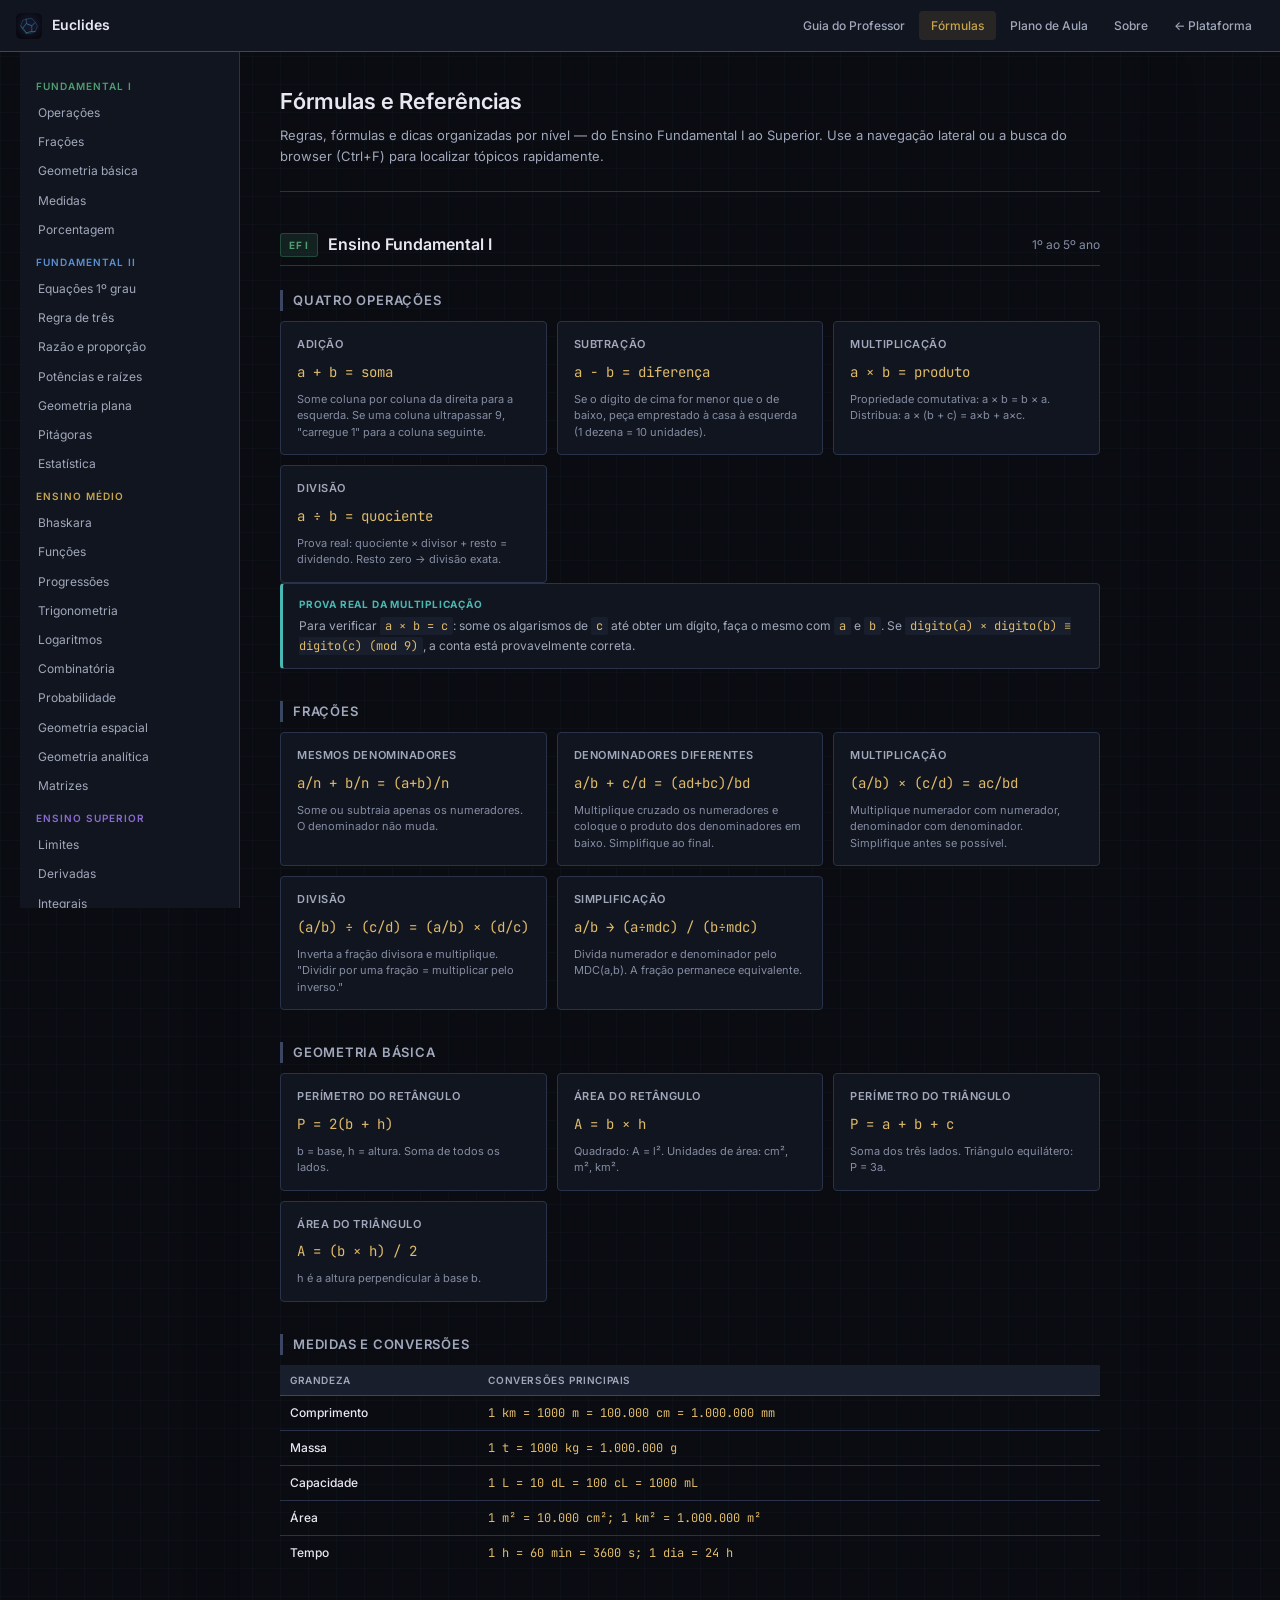
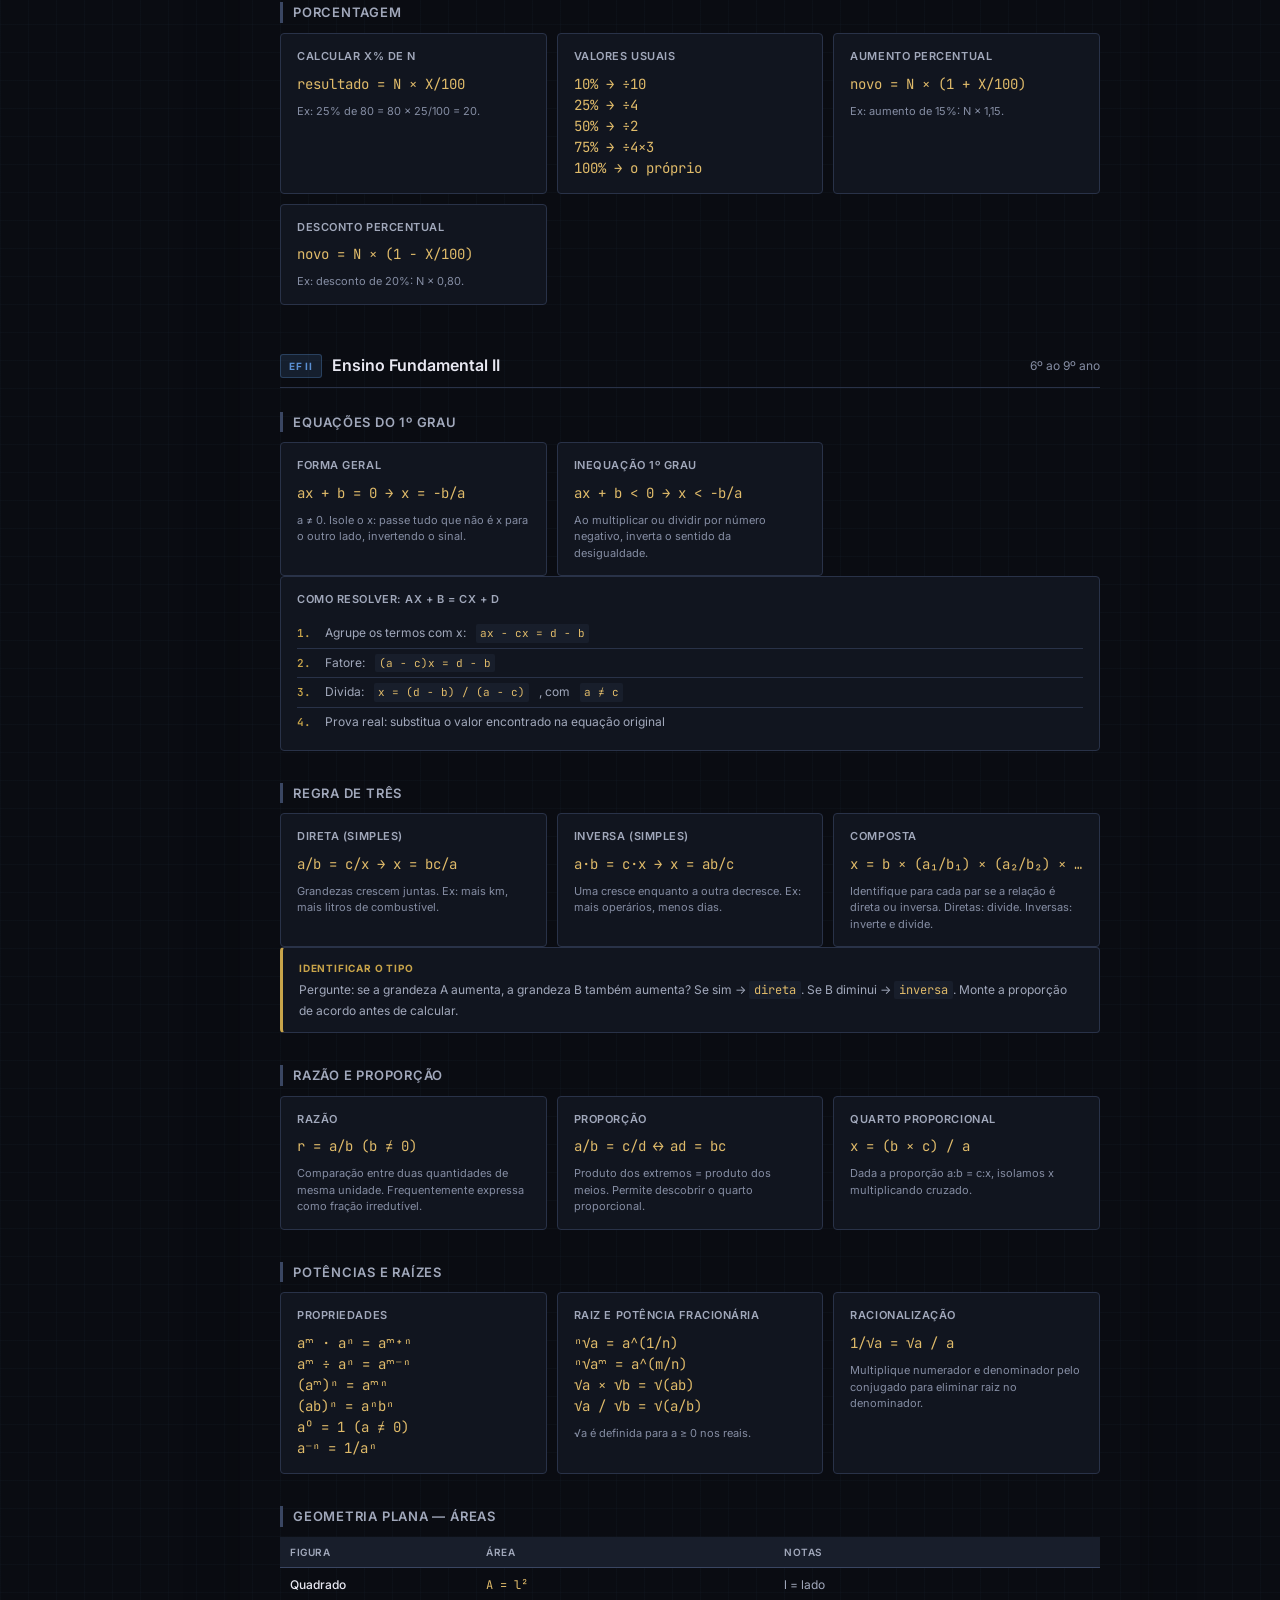
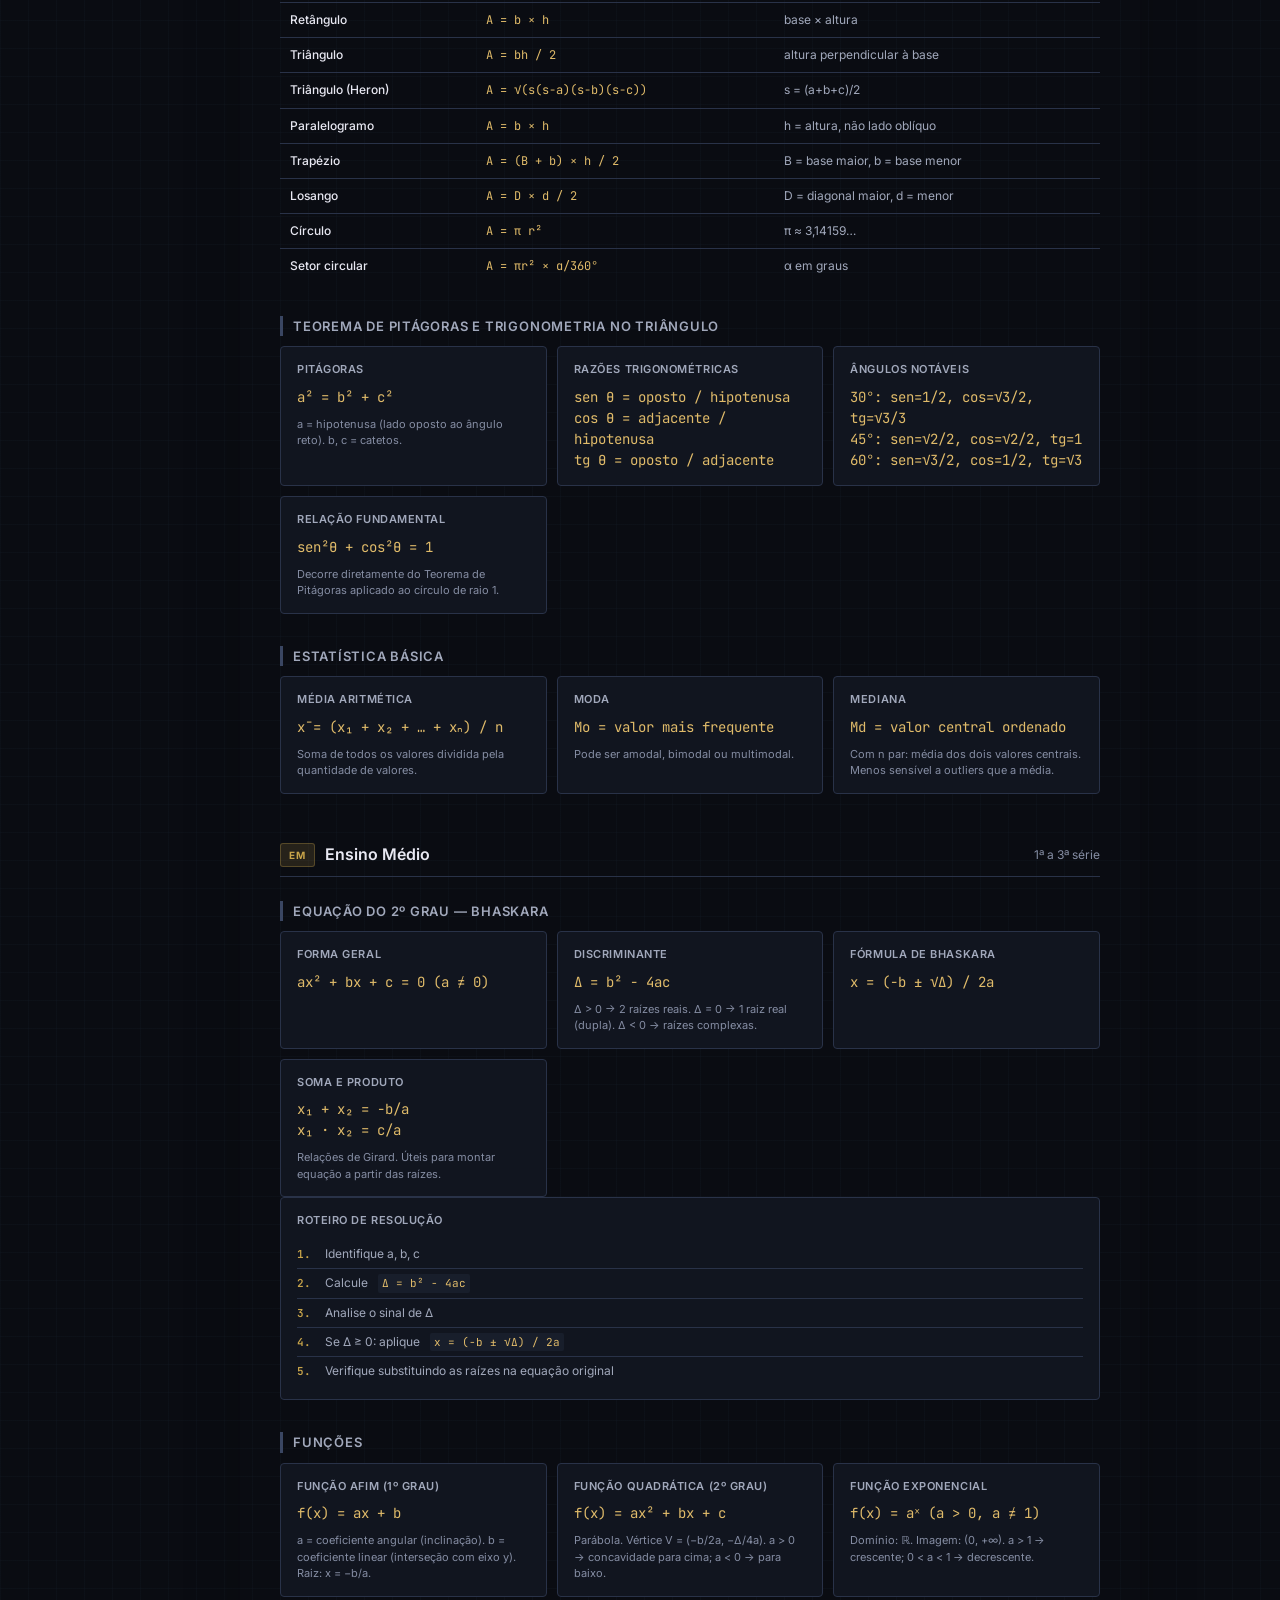
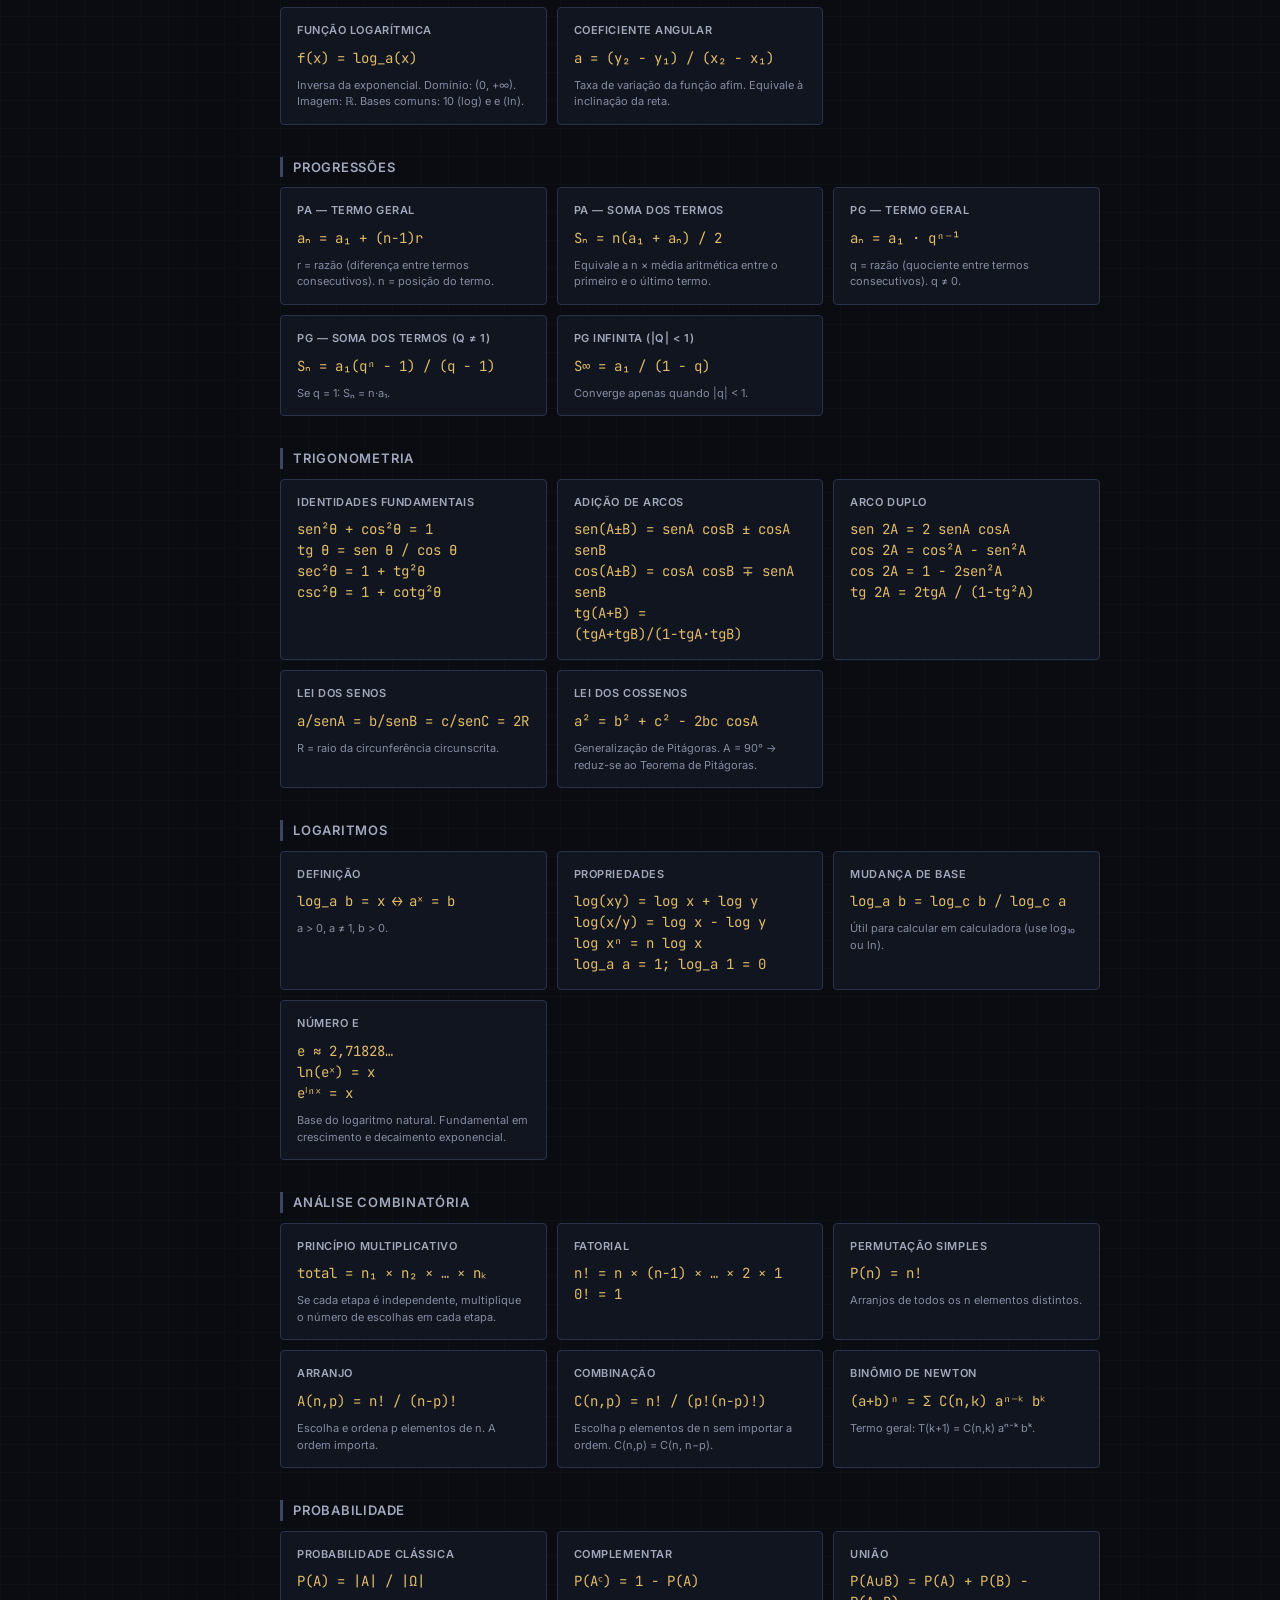
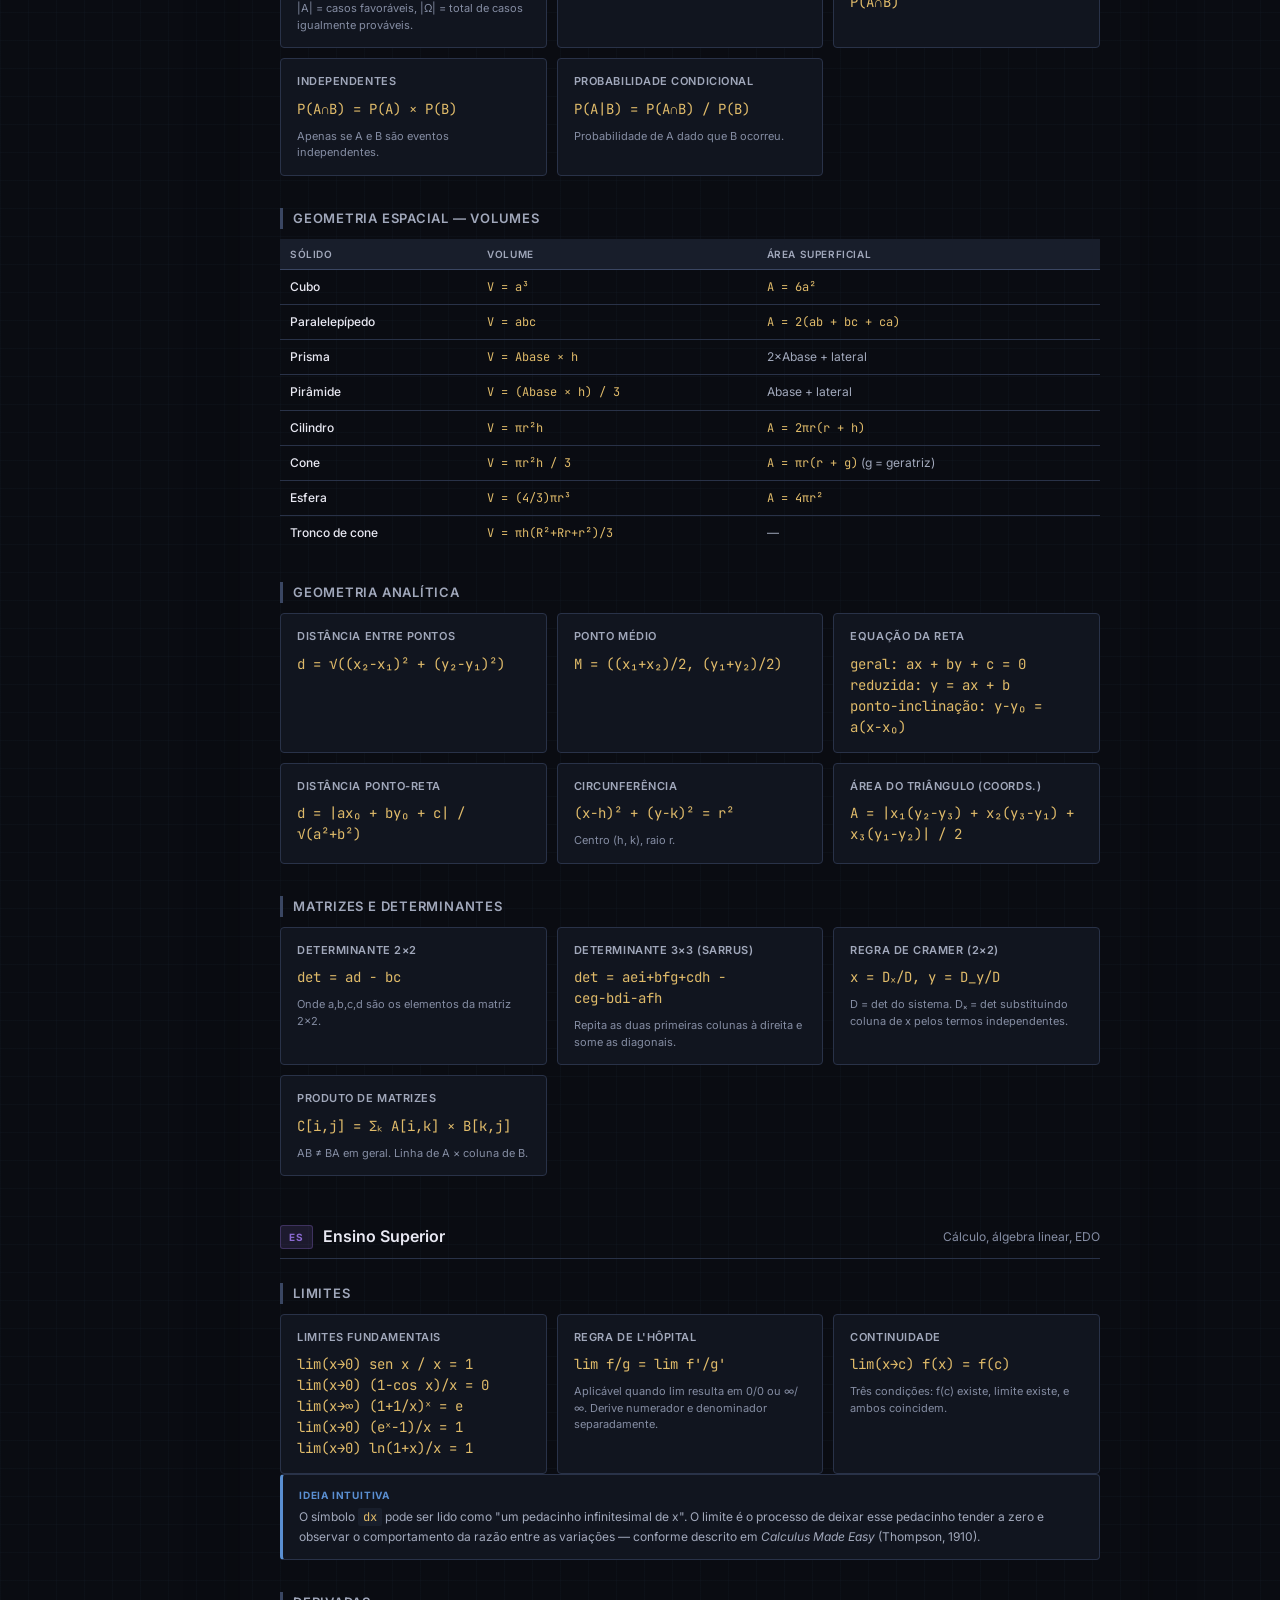
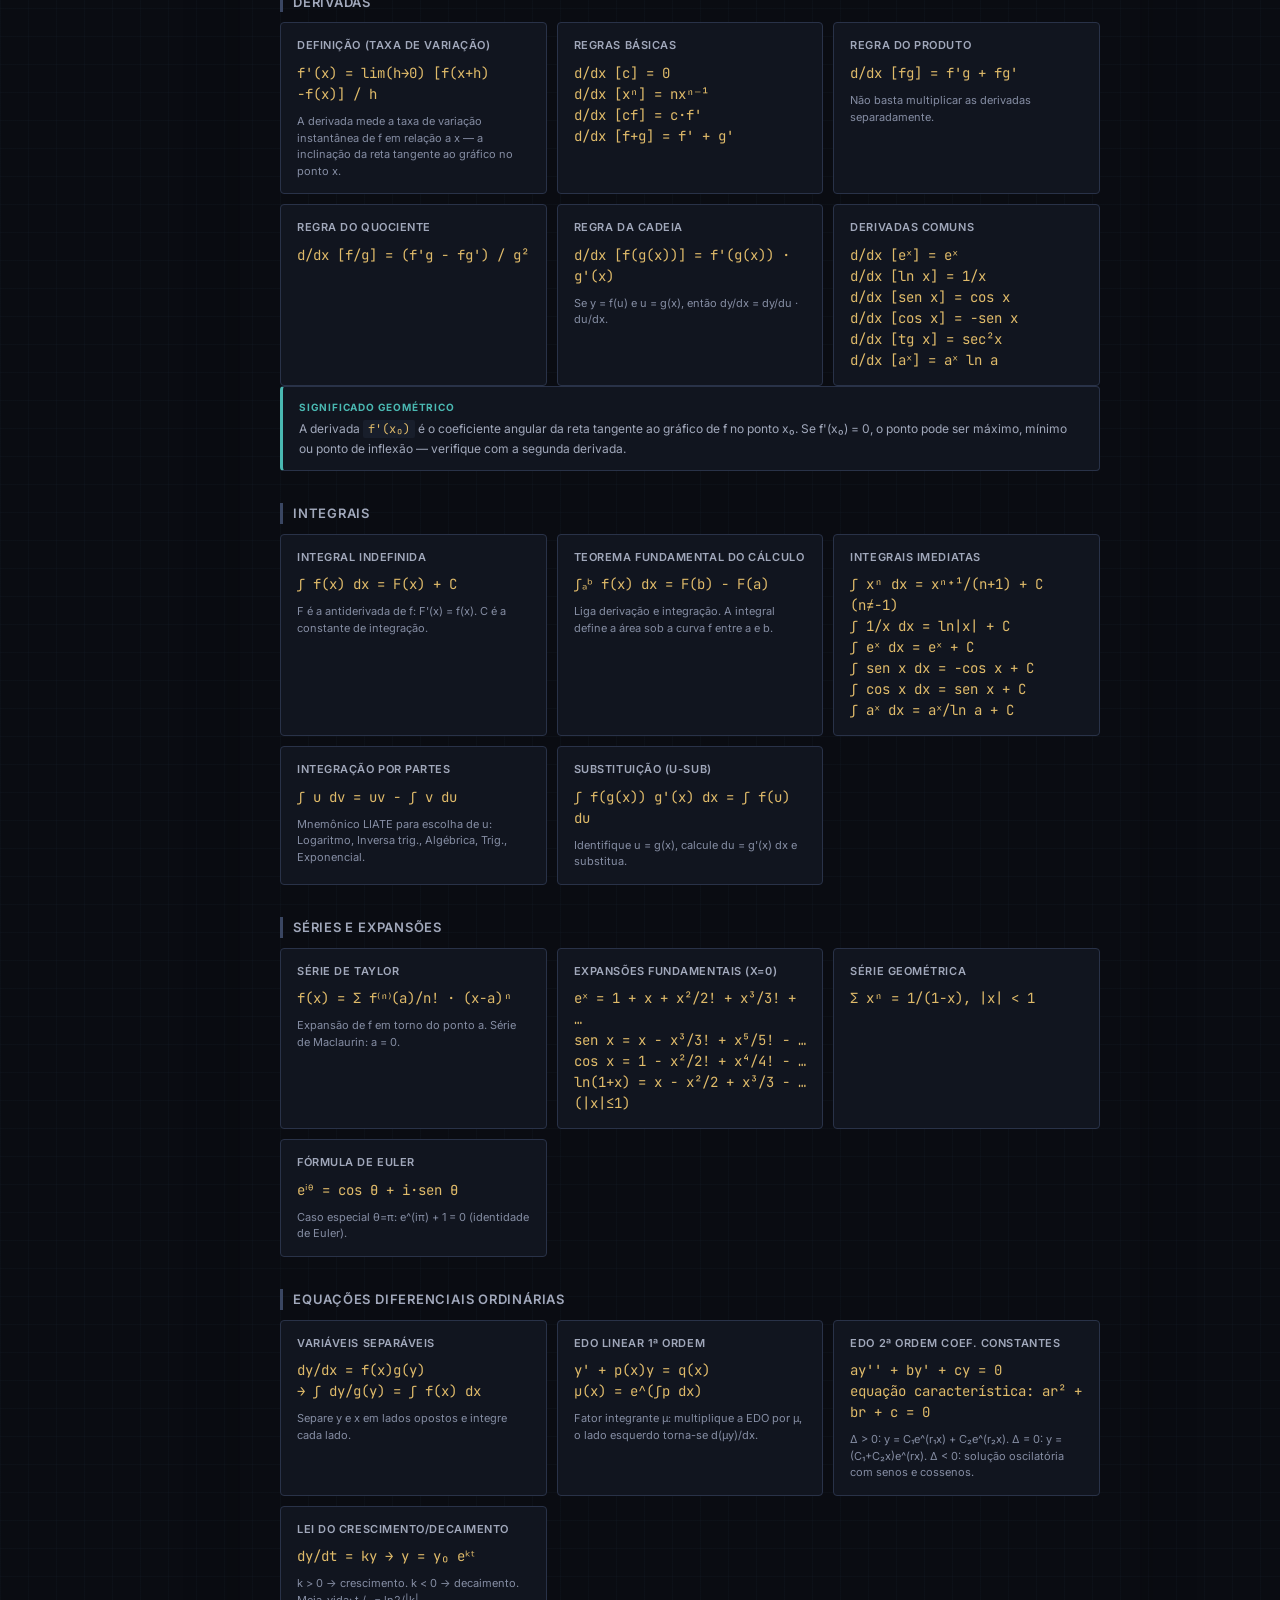
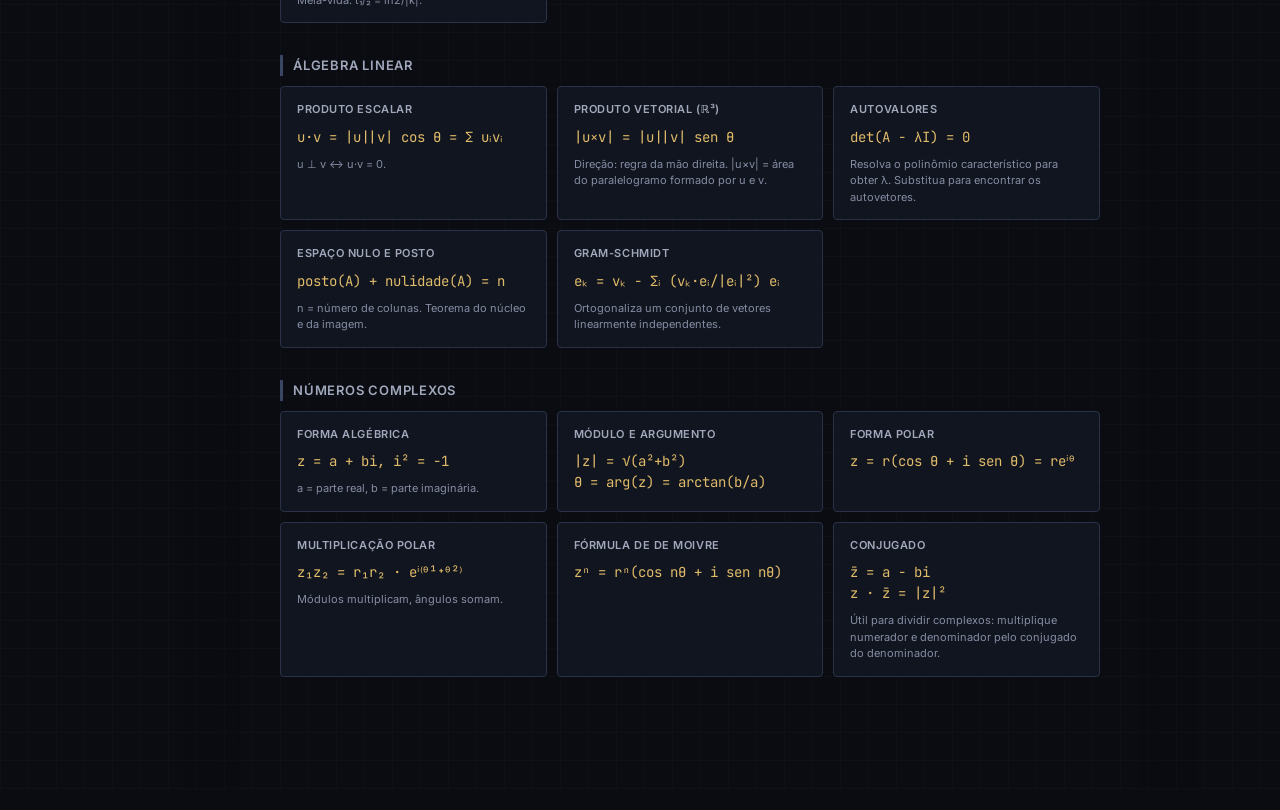
==== commit 862b9c5d: "feat: complete responsive laboratory experience" ====
--- a/formulas.html
+++ b/formulas.html
@@ -340,6 +340,7 @@
       .topbar-tab:not(.active) { display: none; }
     }
   </style>
+  <link rel="stylesheet" href="auxiliary.css?v=5.0"/>
 </head>
 <body>
 
--- a/auxiliary.css
+++ b/auxiliary.css
@@ -0,0 +1,48 @@
+/* Shared Euclides 5 shell for reference and teacher-facing pages. */
+:root {
+  --bg: #0a0c12 !important;
+  --surface: #11151f !important;
+  --surface-2: #181e2b !important;
+  --border: #293248 !important;
+  --border-2: #3a4662 !important;
+  --text-muted: #a1a8bb !important;
+  --text-dim: #858da3 !important;
+}
+
+body {
+  background-color: var(--bg) !important;
+  background-image: linear-gradient(rgba(90,143,210,.03) 1px, transparent 1px), linear-gradient(90deg, rgba(90,143,210,.03) 1px, transparent 1px) !important;
+  background-size: 28px 28px !important;
+}
+
+#topbar { min-height: 52px !important; height: 52px !important; border-color: var(--border-2) !important; }
+#topbar-brand:focus-visible, .topbar-tab:focus-visible, button:focus-visible, a:focus-visible, input:focus-visible, select:focus-visible, textarea:focus-visible {
+  outline: 3px solid var(--gold-light) !important;
+  outline-offset: 3px !important;
+}
+
+.page-wrapper { width: min(100%, 1240px); margin-inline: auto; }
+.content, .main-content, .guide-main, .preview-panel, .form-panel, .about-card, .section-card, .formula-section {
+  box-shadow: 0 18px 55px rgba(0,0,0,.18);
+}
+
+@media (prefers-reduced-motion: reduce) {
+  *, *::before, *::after { scroll-behavior: auto !important; animation-duration: .001ms !important; animation-iteration-count: 1 !important; transition-duration: .001ms !important; }
+}
+
+@media (max-width: 760px) {
+  #topbar { padding-inline: 12px !important; }
+  #topbar-nav { max-width: 58vw; overflow-x: auto; scrollbar-width: none; }
+  .topbar-tab { min-height: 44px; white-space: nowrap; padding-inline: 9px !important; }
+  .page-wrapper { display: block !important; padding: 18px 14px 42px !important; }
+  .sidebar, .guia-sidebar { position: static !important; width: 100% !important; height: auto !important; margin-bottom: 16px; }
+  .page-main, .main-content, .guide-main, .form-panel, .preview-panel { width: 100% !important; min-width: 0 !important; }
+  table { display: block; max-width: 100%; overflow-x: auto; }
+  pre, code, .formula, .formula-box { max-width: 100%; overflow-x: auto; }
+  input, select, textarea, button { max-width: 100%; }
+}
+
+@media (max-width: 390px) {
+  #topbar-nav .topbar-tab:nth-child(n+3) { display: none !important; }
+  h1 { overflow-wrap: anywhere; }
+}
